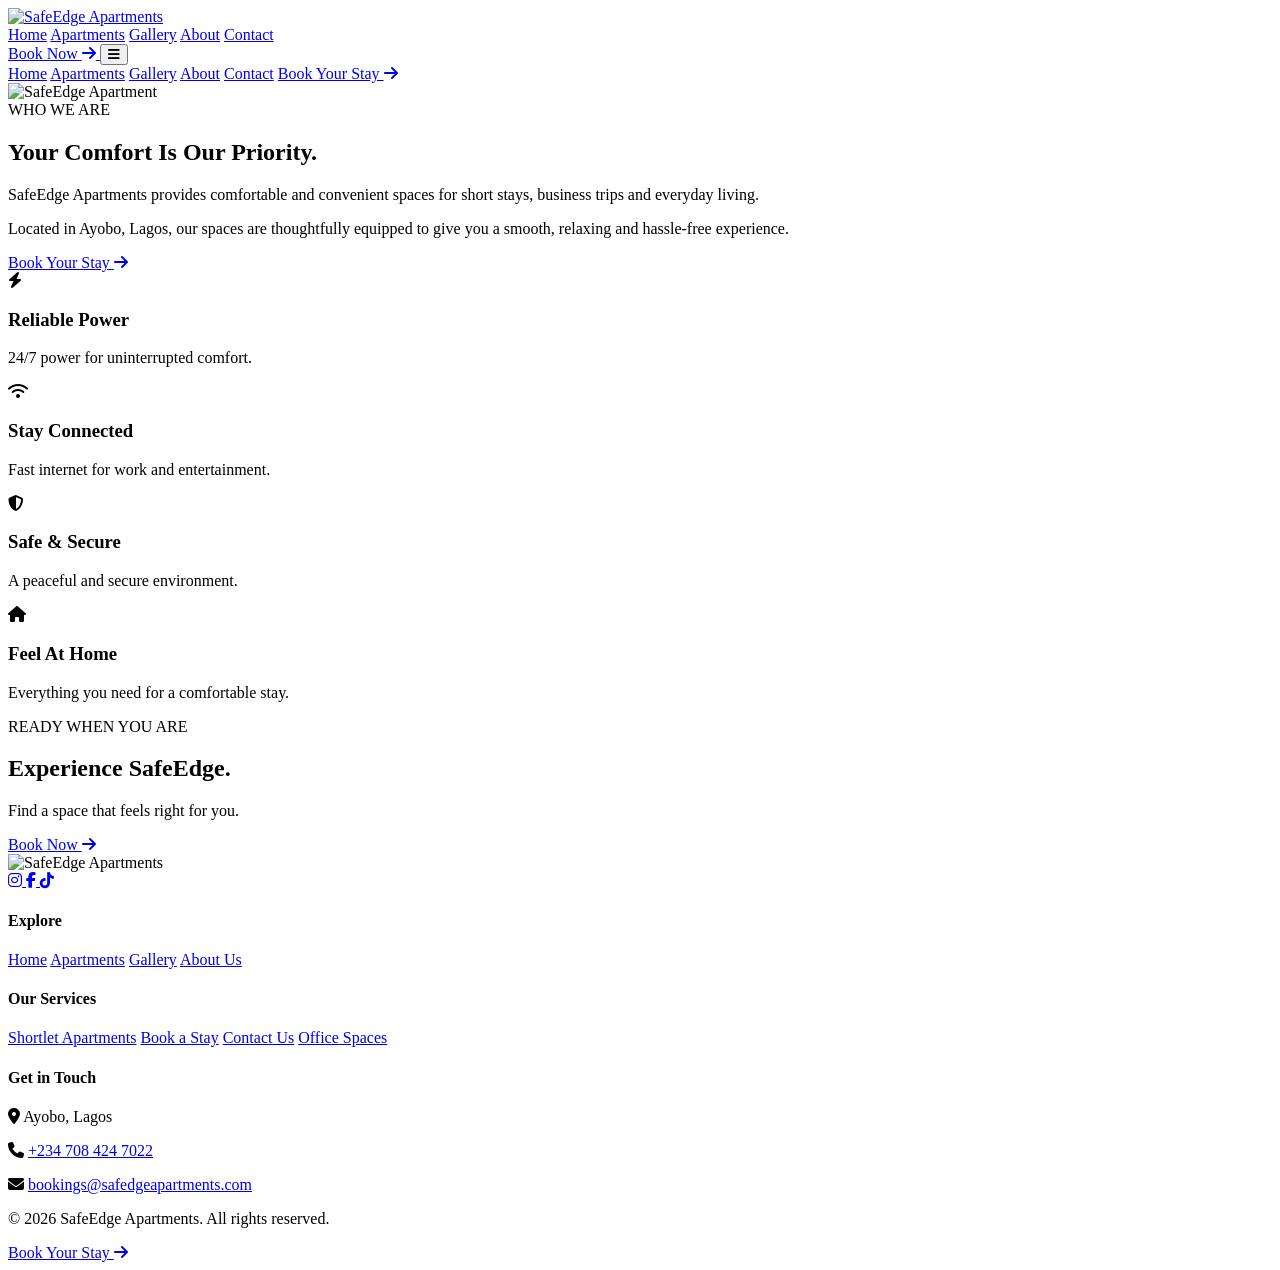
==== About_Section/index.html @ 59ff7cb1 "Create index.html" ====
<!DOCTYPE html>
<html lang="en">
<head>
    <meta charset="UTF-8">
    <meta name="viewport" content="width=device-width, initial-scale=1.0">

    <title>About Us | SafeEdge Apartments</title>
    <link rel="icon" type="image/png" href="../images/Logo.png">

    <link rel="preconnect" href="https://fonts.googleapis.com">
    <link rel="preconnect" href="https://fonts.gstatic.com" crossorigin>

    <link href="https://fonts.googleapis.com/css2?family=Inter:wght@400;500;600;700;800&display=swap" rel="stylesheet">

    <link rel="stylesheet"
          href="https://cdnjs.cloudflare.com/ajax/libs/font-awesome/6.5.2/css/all.min.css">

    <link rel="stylesheet" href="style.css">
</head>

<body>

<!-- ================= HEADER ================= -->
 <!-- ================= HEADER ================= -->
    <header class="site-header" id="siteHeader">

        <div class="container nav-container">

            <!-- Logo -->
            <a href="index.html" class="logo">
                <img src="../images/Logo.png" alt="SafeEdge Apartments">
            </a>

            <!-- Desktop Navigation -->
            <nav class="desktop-nav">
                <a href="../index.html">Home</a>
                <a href="../Apartments_Section/index.html">Apartments</a>
                <a href="../Gallery_Section/index.html">Gallery</a>
                <a href="../About_Section/index.html" class = "active">About</a>
                <a href="../Contact_Section/index.html">Contact</a>
            </nav>

            <!-- Book Button -->
            <a href="../Book_now_Section/index.html" class="nav-book-btn">
                Book Now
                <i class="fa-solid fa-arrow-right"></i>
            </a>

            <!-- Mobile Menu Button -->
            <button class="menu-toggle" id="menuToggle" aria-label="Open navigation">
                <i class="fa-solid fa-bars"></i>
            </button>

        </div>

        <!-- Mobile Navigation -->
        <div class="mobile-nav" id="mobileNav">

            <a href="index.html">Home</a>
            <a href="Apartments_Section/index.html">Apartments</a>
            <a href="gallery/gallery.html">Gallery</a>
            <a href="about/about.html">About</a>
            <a href="contact/contact.html">Contact</a>

            <a href="Book_now_Section/index.html" class="mobile-book-btn">
                Book Your Stay
                <i class="fa-solid fa-arrow-right"></i>
            </a>

        </div>

    </header>




<!-- ABOUT -->

<section class="about-main">

    <div class="about-container">

        <div class="about-image">

            <img src="../Images/IMG_0081.png"
                 alt="SafeEdge Apartment">

        </div>


        <div class="about-content">

            <span class="section-label">
                WHO WE ARE
            </span>

            <h2>
                Your Comfort Is
                <span>Our Priority.</span>
            </h2>

            <p>
                SafeEdge Apartments provides comfortable and
                convenient spaces for short stays, business trips
                and everyday living.
            </p>

            <p>
                Located in Ayobo, Lagos, our spaces are thoughtfully
                equipped to give you a smooth, relaxing and
                hassle-free experience.
            </p>

            <a href="../Book_now_Section/index.html" class="about-btn">
                Book Your Stay
                <i class="fa-solid fa-arrow-right"></i>
            </a>

        </div>

    </div>

</section>


<!-- FEATURES -->

<section class="about-features">

    <div class="features-container">

        <div class="feature">
            <i class="fa-solid fa-bolt"></i>
            <h3>Reliable Power</h3>
            <p>24/7 power for uninterrupted comfort.</p>
        </div>

        <div class="feature">
            <i class="fa-solid fa-wifi"></i>
            <h3>Stay Connected</h3>
            <p>Fast internet for work and entertainment.</p>
        </div>

        <div class="feature">
            <i class="fa-solid fa-shield-halved"></i>
            <h3>Safe & Secure</h3>
            <p>A peaceful and secure environment.</p>
        </div>

        <div class="feature">
            <i class="fa-solid fa-house"></i>
            <h3>Feel At Home</h3>
            <p>Everything you need for a comfortable stay.</p>
        </div>

    </div>

</section>


<!-- CTA -->

<section class="about-cta">

    <div>

        <span>READY WHEN YOU ARE</span>

        <h2>
            Experience SafeEdge.
        </h2>

        <p>
            Find a space that feels right for you.
        </p>

        <a href="../Book_now_Section/index.html">
            Book Now
            <i class="fa-solid fa-arrow-right"></i>
        </a>

    </div>

</section>

    <!-- ================= FOOTER ================= -->

<footer class="site-footer">

    <div class="footer-container">

        <!-- BRAND -->
        <div class="footer-brand">
            <img src="../images/Logo.png" alt="SafeEdge Apartments">

            

            <div class="footer-socials">
                <a href="https://www.instagram.com/safeedgeapartments?stkn=MXhoY3BzNTBpc3hn" target="_blank" rel="noopener noreferrer" aria-label="Instagram">
                    <i class="fa-brands fa-instagram"></i>
                </a>

                <a href="https://www.facebook.com/share/19a1oBpX6V/" target="_blank" rel="noopener noreferrer" aria-label="Facebook">
                    <i class="fa-brands fa-facebook-f"></i>
                </a>

                <a href="https://www.tiktok.com/@safe.edge.apartmen?_r=1&_t=ZS-99mVBFWIWaA" target="_blank" rel="noopener noreferrer" aria-label="TikTok">
                    <i class="fa-brands fa-tiktok"></i>
                </a>
            </div>
        </div>


        <!-- EXPLORE -->
        <div class="footer-column">
            <h4>Explore</h4>

            <a href="../index.html">Home</a>
            <a href="../Apartments_Section/index.html">Apartments</a>
            <a href="../gallery/gallery.html">Gallery</a>
            <a href="../about/about.html">About Us</a>
        </div>


        <!-- SERVICES -->
        <div class="footer-column">
            <h4>Our Services</h4>

            <a href="../Apartments_Section/index.html">Shortlet Apartments</a>
            <a href="../Book_now_Section/index.html">Book a Stay</a>
            <a href="../Contact_Section/index.html">Contact Us</a>
            <a href="../Book_now_Section/index.html">Office Spaces</a>
        </div>


        <!-- CONTACT -->
        <div class="footer-column footer-contact">
            <h4>Get in Touch</h4>

            <p>
                <i class="fa-solid fa-location-dot"></i>
                <span>Ayobo, Lagos</span>
            </p>

            <p>
                <i class="fa-solid fa-phone"></i>
                <a href="tel:07084247022">+234 708 424 7022</a>
            </p>

            <p>
                <i class="fa-solid fa-envelope"></i>
                <a href="mailto:bookings@safedgeapartments.com">
                    bookings@safedgeapartments.com
                </a>
            </p>
        </div>

    </div>


    <!-- BOTTOM BAR -->
    <div class="footer-bottom">

        <p>
            © 2026 SafeEdge Apartments. All rights reserved.
        </p>

        <a href="../Book_now_Section/indexhtml">
            Book Your Stay
            <i class="fa-solid fa-arrow-right"></i>
        </a>

    </div>

</footer>


<script>

const menuToggle = document.getElementById("menuToggle");
const mobileNav = document.getElementById("mobileNav");

menuToggle.addEventListener("click", () => {

    mobileNav.classList.toggle("open");

    const icon = menuToggle.querySelector("i");

    if (mobileNav.classList.contains("open")) {
        icon.classList.replace("fa-bars", "fa-xmark");
    } else {
        icon.classList.replace("fa-xmark", "fa-bars");
    }

});

</script>

</body>
</html>
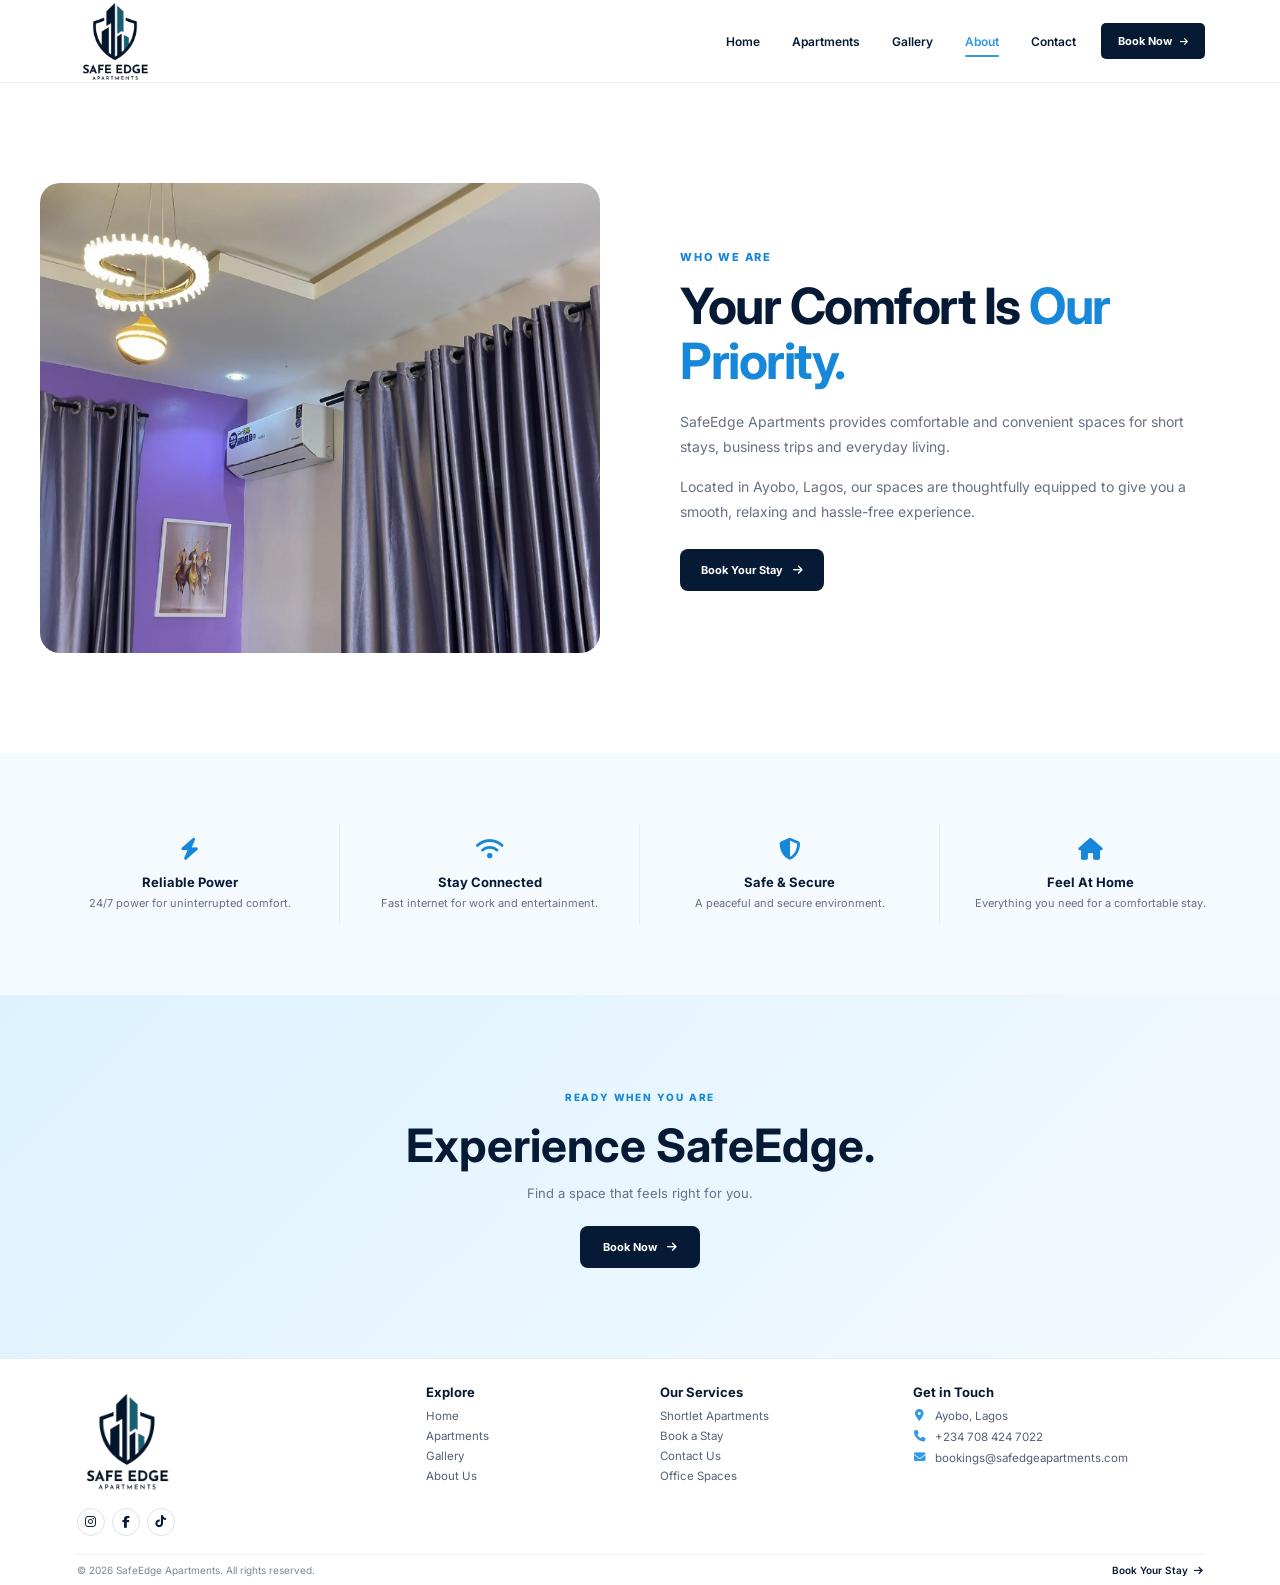
==== commit 17036e40: "Update index.html" ====
--- a/About_Section/index.html
+++ b/About_Section/index.html
@@ -5,7 +5,7 @@
     <meta name="viewport" content="width=device-width, initial-scale=1.0">
 
     <title>About Us | SafeEdge Apartments</title>
-    <link rel="icon" type="image/png" href="../images/Logo.png">
+    <link rel="icon" type="image/png" href="../Images/Logo.png">
 
     <link rel="preconnect" href="https://fonts.googleapis.com">
     <link rel="preconnect" href="https://fonts.gstatic.com" crossorigin>
@@ -27,13 +27,13 @@
         <div class="container nav-container">
 
             <!-- Logo -->
-            <a href="index.html" class="logo">
-                <img src="../images/Logo.png" alt="SafeEdge Apartments">
+            <a href="/" class="logo">
+                <img src="../Images/Logo.png" alt="SafeEdge Apartments">
             </a>
 
             <!-- Desktop Navigation -->
             <nav class="desktop-nav">
-                <a href="../index.html">Home</a>
+                <a href="../">Home</a>
                 <a href="../Apartments_Section/index.html">Apartments</a>
                 <a href="../Gallery_Section/index.html">Gallery</a>
                 <a href="../About_Section/index.html" class = "active">About</a>
@@ -191,7 +191,7 @@
 
         <!-- BRAND -->
         <div class="footer-brand">
-            <img src="../images/Logo.png" alt="SafeEdge Apartments">
+            <img src="../Images/Logo.png" alt="SafeEdge Apartments">
 
             
 
--- a/About_Section/style.css
+++ b/About_Section/style.css
@@ -0,0 +1,1451 @@
+:root {
+    --dark-blue: #071A35;
+    --dark-blue-2: #0B2548;
+    --blue: #1687D9;
+    --light-blue: #DDF2FF;
+    --very-light-blue: #F4FAFE;
+    --white: #ffffff;
+    --black: #101820;
+    --grey: #667085;
+    --light-grey: #E8EEF3;
+
+    --shadow: 0 20px 50px rgba(7, 26, 53, 0.10);
+    --transition: all 0.35s ease;
+}
+
+
+/* RESET */
+
+* {
+    margin: 0;
+    padding: 0;
+    box-sizing: border-box;
+}
+
+html {
+    scroll-behavior: smooth;
+}
+
+body {
+    font-family: "Inter", sans-serif;
+    color: var(--black);
+}
+
+a {
+    text-decoration: none;
+    color: inherit;
+}
+
+
+/* HEADER */
+
+.site-header {
+    position: sticky;
+    top: 0;
+    z-index: 1000;
+
+    background: rgba(255,255,255,.97);
+
+    border-bottom: 1px solid #e8edf3;
+
+    backdrop-filter: blur(12px);
+}
+
+.nav-container {
+    max-width: 1200px;
+    min-height: 76px;
+
+    margin: auto;
+    padding: 0 24px;
+
+    display: flex;
+    align-items: center;
+    justify-content: space-between;
+}
+
+.logo img {
+    width: 80px;
+    display: block;
+}
+
+.desktop-nav {
+    display: flex;
+    gap: clamp(18px, 2.5vw, 32px);
+}
+
+.desktop-nav a {
+    position: relative;
+
+    color: var(--dark-blue);
+
+    font-size: 12px;
+    font-weight: 600;
+
+    transition: var(--transition);
+}
+
+.desktop-nav a::after {
+    content: "";
+
+    position: absolute;
+    left: 0;
+    bottom: -7px;
+
+    width: 0;
+    height: 2px;
+
+    background: var(--blue);
+
+    transition: var(--transition);
+}
+
+.desktop-nav a:hover,
+.desktop-nav a.active {
+    color: var(--blue);
+}
+
+.desktop-nav a:hover::after,
+.desktop-nav a.active::after {
+    width: 100%;
+}
+
+.nav-book-btn {
+    padding: 11px 17px;
+
+    background: var(--dark-blue);
+    color: white;
+
+    border-radius: 5px;
+
+    font-size: 11px;
+    font-weight: 700;
+
+    transition: var(--transition);
+}
+
+.nav-book-btn:hover {
+    background: var(--blue);
+    transform: translateY(-2px);
+}
+
+.menu-toggle {
+    display: none;
+
+    width: 42px;
+    height: 42px;
+
+    border: none;
+    border-radius: 7px;
+
+    background: var(--dark-blue);
+    color: white;
+
+    cursor: pointer;
+}
+
+
+/* MOBILE NAV */
+
+.mobile-nav {
+    display: none;
+}
+
+
+/* HERO */
+
+.about-hero {
+    position: relative;
+
+    min-height: 550px;
+
+    display: flex;
+    align-items: center;
+
+    overflow: hidden;
+
+    background:
+        linear-gradient(
+            90deg,
+            rgba(7,26,53,.94),
+            rgba(7,26,53,.58)
+        ),
+        url("../Images/IMG_0081.png");
+
+    background-size: cover;
+    background-position: center;
+}
+
+.about-hero::after {
+    content: "";
+
+    position: absolute;
+    bottom: 0;
+    left: 0;
+
+    width: 100%;
+    height: 150px;
+
+    background: linear-gradient(
+        to bottom,
+        transparent,
+        white
+    );
+}
+
+.about-hero-content {
+    position: relative;
+    z-index: 2;
+
+    width: 100%;
+    max-width: 1200px;
+
+    margin: auto;
+    padding: 60px 24px 100px;
+
+    animation: heroIn 1s ease forwards;
+}
+
+@keyframes heroIn {
+
+    from {
+        opacity: 0;
+        transform: translateX(-40px);
+    }
+
+    to {
+        opacity: 1;
+        transform: translateX(0);
+    }
+
+}
+
+.about-eyebrow {
+    display: flex;
+    align-items: center;
+    gap: 9px;
+
+    margin-bottom: 20px;
+
+    color: var(--light-blue);
+
+    font-size: 11px;
+    font-weight: 800;
+    letter-spacing: 1.7px;
+}
+
+.about-eyebrow span {
+    width: 8px;
+    height: 8px;
+
+    border-radius: 50%;
+
+    background: var(--blue);
+}
+
+.about-hero h1 {
+    max-width: 700px;
+
+    color: white;
+
+    font-size: clamp(44px, 6vw, 76px);
+    line-height: 1.05;
+
+    letter-spacing: -2px;
+}
+
+.about-hero h1 span {
+    color: var(--blue);
+}
+
+.about-hero p {
+    max-width: 520px;
+
+    margin-top: 22px;
+
+    color: rgba(255,255,255,.78);
+
+    font-size: 15px;
+}
+
+
+/* ABOUT MAIN */
+
+.about-main {
+    padding: 100px 24px;
+    background: white;
+}
+
+.about-container {
+    max-width: 1200px;
+
+    margin: auto;
+
+    display: grid;
+    grid-template-columns: 1fr 1fr;
+
+    gap: 80px;
+
+    align-items: center;
+}
+
+.about-image {
+    height: 470px;
+}
+
+.about-image img {
+    width: 100%;
+    height: 100%;
+
+    object-fit: cover;
+
+    border-radius: 20px;
+
+    display: block;
+}
+
+.about-content {
+    max-width: 520px;
+}
+
+.section-label {
+    color: var(--blue);
+
+    font-size: 11px;
+    font-weight: 800;
+
+    letter-spacing: 1.8px;
+}
+
+.about-content h2 {
+    margin: 14px 0 20px;
+
+    color: var(--dark-blue);
+
+    font-size: clamp(34px, 4vw, 50px);
+    line-height: 1.1;
+
+    letter-spacing: -1.5px;
+}
+
+.about-content h2 span {
+    color: var(--blue);
+}
+
+.about-content p {
+    margin-bottom: 15px;
+
+    color: var(--grey);
+
+    font-size: 14px;
+    line-height: 1.8;
+}
+
+.about-btn {
+    display: inline-flex;
+    align-items: center;
+    gap: 10px;
+
+    margin-top: 10px;
+    padding: 14px 21px;
+
+    background: var(--dark-blue);
+    color: white;
+
+    border-radius: 8px;
+
+    font-size: 11px;
+    font-weight: 700;
+
+    transition: var(--transition);
+}
+
+.about-btn:hover {
+    background: var(--blue);
+    transform: translateY(-2px);
+}
+
+.about-btn i {
+    transition: var(--transition);
+}
+
+.about-btn:hover i {
+    transform: translateX(4px);
+}
+
+
+/* FEATURES */
+
+.about-features {
+    padding: 70px 24px;
+
+    background: var(--very-light-blue);
+}
+
+.features-container {
+    max-width: 1200px;
+
+    margin: auto;
+
+    display: grid;
+    grid-template-columns: repeat(4, 1fr);
+}
+
+.feature {
+    padding: 15px 30px;
+
+    text-align: center;
+
+    border-right: 1px solid var(--light-grey);
+}
+
+.feature:last-child {
+    border-right: none;
+}
+
+.feature i {
+    color: var(--blue);
+
+    font-size: 22px;
+
+    margin-bottom: 14px;
+}
+
+.feature h3 {
+    margin-bottom: 6px;
+
+    color: var(--dark-blue);
+
+    font-size: 13px;
+}
+
+.feature p {
+    color: var(--grey);
+
+    font-size: 11px;
+}
+
+
+/* CTA */
+
+.about-cta {
+    padding: 90px 24px;
+
+    text-align: center;
+
+    background:
+        linear-gradient(
+            135deg,
+            var(--light-blue),
+            var(--very-light-blue)
+        );
+}
+
+.about-cta span {
+    color: var(--blue);
+
+    font-size: 10px;
+    font-weight: 800;
+
+    letter-spacing: 1.8px;
+}
+
+.about-cta h2 {
+    margin: 12px 0;
+
+    color: var(--dark-blue);
+
+    font-size: clamp(32px, 4vw, 46px);
+}
+
+.about-cta p {
+    margin-bottom: 25px;
+
+    color: var(--grey);
+
+    font-size: 13px;
+}
+
+.about-cta a {
+    display: inline-flex;
+    align-items: center;
+    gap: 10px;
+
+    padding: 14px 23px;
+
+    background: var(--dark-blue);
+    color: white;
+
+    border-radius: 8px;
+
+    font-size: 11px;
+    font-weight: 700;
+
+    transition: var(--transition);
+}
+
+.about-cta a:hover {
+    background: var(--blue);
+    transform: translateY(-2px);
+}
+
+/* =====================================================
+   FOOTER
+===================================================== */
+
+/* ==============================
+   COMPACT WHITE FOOTER
+================================= */
+
+.site-footer {
+    background: #ffffff;
+    color: #071a33;
+    padding: 25px 6% 0;
+    border-top: 1px solid #e8edf3;
+}
+
+
+/* ==============================
+   MAIN FOOTER
+================================= */
+
+.footer-container {
+    max-width: 1200px;
+    margin: 0 auto;
+
+    display: grid;
+    grid-template-columns: 1.6fr 1fr 1.1fr 1.5fr;
+
+    column-gap: 40px;
+    align-items: start;
+}
+
+
+/* ==============================
+   BRAND
+================================= */
+
+.footer-brand {
+    max-width: 270px;
+}
+
+.footer-brand img {
+    width: 100px;
+    height: auto;
+    display: block;
+    margin-bottom: 7px;
+}
+
+.footer-brand p {
+    margin: 0;
+
+    color: #526174;
+    font-size: 11.5px;
+    line-height: 1.4;
+}
+
+
+/* ==============================
+   SOCIAL ICONS
+================================= */
+
+.footer-socials {
+    display: flex;
+    align-items: center;
+    gap: 7px;
+    margin-top: 10px;
+}
+
+.footer-socials a {
+    width: 28px;
+    height: 28px;
+
+    display: flex;
+    align-items: center;
+    justify-content: center;
+
+    border: 1px solid #dbe3ec;
+    border-radius: 50%;
+
+    color: #071a33;
+    background: #ffffff;
+
+    text-decoration: none;
+    font-size: 12px;
+
+    transition: all 0.25s ease;
+}
+
+.footer-socials a:hover {
+    background: #3298e8;
+    border-color: #3298e8;
+    color: #ffffff;
+}
+
+
+/* ==============================
+   FOOTER COLUMNS
+================================= */
+
+.footer-column {
+    display: flex;
+    flex-direction: column;
+    align-items: flex-start;
+}
+
+.footer-column h4 {
+    margin: 0 0 9px;
+
+    color: #071a33;
+
+    font-size: 13px;
+    font-weight: 700;
+}
+
+.footer-column > a {
+    margin-bottom: 5px;
+
+    color: #526174;
+
+    font-size: 11.5px;
+    line-height: 1.3;
+
+    text-decoration: none;
+
+    transition: color 0.25s ease;
+}
+
+.footer-column > a:hover {
+    color: #3298e8;
+}
+
+
+/* ==============================
+   CONTACT
+================================= */
+
+.footer-contact p {
+    display: flex;
+    align-items: flex-start;
+    gap: 8px;
+
+    margin: 0 0 6px;
+
+    color: #526174;
+
+    font-size: 11.5px;
+    line-height: 1.3;
+}
+
+.footer-contact p i {
+    width: 14px;
+    margin-top: 1px;
+
+    color: #3298e8;
+
+    text-align: center;
+    flex-shrink: 0;
+}
+
+.footer-contact p a {
+    color: #526174;
+    text-decoration: none;
+
+    transition: color 0.25s ease;
+}
+
+.footer-contact p a:hover {
+    color: #3298e8;
+}
+
+
+/* ==============================
+   BOTTOM BAR
+================================= */
+
+.footer-bottom {
+    max-width: 1200px;
+    margin: 18px auto 0;
+
+    padding: 9px 0;
+
+    border-top: 1px solid #edf1f5;
+
+    display: flex;
+    align-items: center;
+    justify-content: space-between;
+    gap: 15px;
+}
+
+.footer-bottom p {
+    margin: 0;
+
+    color: #7a8796;
+    font-size: 10px;
+}
+
+.footer-bottom > a {
+    display: inline-flex;
+    align-items: center;
+    gap: 6px;
+
+    color: #071a33;
+
+    font-size: 10px;
+    font-weight: 600;
+
+    text-decoration: none;
+
+    transition: color 0.25s ease;
+}
+
+.footer-bottom > a:hover {
+    color: #3298e8;
+}
+
+
+/* ==============================
+   TABLET
+================================= */
+
+@media (max-width: 900px) {
+
+    .footer-container {
+        grid-template-columns: 1.5fr 1fr 1fr;
+        column-gap: 25px;
+    }
+
+    .footer-brand {
+        grid-column: 1 / -1;
+        max-width: 380px;
+    }
+}
+
+
+/* ==============================
+   MOBILE
+================================= */
+
+@media (max-width: 600px) {
+
+    .site-footer {
+        padding: 22px 7% 0;
+    }
+
+    .footer-container {
+        grid-template-columns: 1fr 1fr;
+        gap: 20px 15px;
+    }
+
+    .footer-brand {
+        grid-column: 1 / -1;
+        max-width: 100%;
+    }
+
+    .footer-brand img {
+        width: 90px;
+        margin-bottom: 6px;
+    }
+
+    .footer-brand p {
+        font-size: 11px;
+    }
+
+    .footer-socials {
+        margin-top: 9px;
+    }
+
+    .footer-socials a {
+        width: 27px;
+        height: 27px;
+        font-size: 11px;
+    }
+
+    .footer-column h4 {
+        margin-bottom: 8px;
+        font-size: 12px;
+    }
+
+    .footer-column > a,
+    .footer-contact p {
+        font-size: 11px;
+    }
+
+    .footer-column > a {
+        margin-bottom: 4px;
+    }
+
+    .footer-contact p {
+        margin-bottom: 5px;
+    }
+
+    .footer-bottom {
+        margin-top: 16px;
+        padding: 8px 0;
+
+        flex-direction: column;
+        align-items: flex-start;
+        gap: 5px;
+    }
+}
+
+
+
+/* =====================================================
+   HEADER
+===================================================== */
+
+.site-header {
+    position: fixed;
+    top: 0;
+    left: 0;
+    width: 100%;
+    z-index: 1000;
+
+    background:white;
+    backdrop-filter: blur(16px);
+    -webkit-backdrop-filter: blur(16px);
+
+    border-bottom: 1px solid rgba(255, 255, 255, 0.10);
+
+    transition: var(--transition);
+}
+
+.site-header.scrolled {
+    background: white;
+    box-shadow: 0 10px 30px rgba(0, 0, 0, 0.15);
+}
+
+.nav-container {
+    height: 82px;
+
+    display: flex;
+    align-items: center;
+    justify-content: space-between;
+    gap: 30px;
+}
+
+
+
+
+
+
+
+/* =========================================================
+   RESPONSIVE HEADER
+   ========================================================= */
+
+.site-header {
+    position: sticky;
+    top: 0;
+    left: 0;
+
+    width: 100%;
+
+    z-index: 1000;
+
+    background: rgba(255, 255, 255, 0.97);
+
+    border-bottom: 1px solid #e8edf3;
+
+    backdrop-filter: blur(12px);
+    -webkit-backdrop-filter: blur(12px);
+}
+
+
+/* =========================================================
+   HEADER CONTAINER
+   ========================================================= */
+
+.nav-container {
+    width: min(1200px, 92%);
+
+    min-height: 76px;
+
+    margin: 0 auto;
+
+    display: flex;
+
+    align-items: center;
+
+    justify-content: space-between;
+
+    gap: 25px;
+}
+
+
+/* =========================================================
+   LOGO
+   ========================================================= */
+
+.logo {
+    display: flex;
+
+    align-items: center;
+
+    flex-shrink: 0;
+}
+
+.logo img {
+    display: block;
+
+    width: 80px;
+
+    height: auto;
+}
+
+
+/* =========================================================
+   DESKTOP NAVIGATION
+   ========================================================= */
+
+.desktop-nav {
+    display: flex;
+
+    align-items: center;
+
+    justify-content: center;
+
+    gap: clamp(18px, 2.5vw, 32px);
+
+    margin-left: auto;
+}
+
+.desktop-nav a {
+    position: relative;
+
+    color: #071a33;
+
+    font-size: 12px;
+
+    font-weight: 600;
+
+    white-space: nowrap;
+
+    transition: color 0.25s ease;
+}
+
+
+/* Underline */
+
+.desktop-nav a::after {
+    content: "";
+
+    position: absolute;
+
+    left: 0;
+    bottom: -8px;
+
+    width: 0;
+    height: 2px;
+
+    background: #3298e8;
+
+    border-radius: 10px;
+
+    transition: width 0.25s ease;
+}
+
+
+/* Hover */
+
+.desktop-nav a:hover {
+    color: #3298e8;
+}
+
+.desktop-nav a:hover::after {
+    width: 100%;
+}
+
+
+/* Active page */
+
+.desktop-nav a.active {
+    color: #3298e8;
+}
+
+.desktop-nav a.active::after {
+    width: 100%;
+}
+
+
+/* =========================================================
+   BOOK NOW BUTTON
+   ========================================================= */
+
+.nav-book-btn {
+    display: inline-flex;
+
+    align-items: center;
+
+    justify-content: center;
+
+    gap: 8px;
+
+    flex-shrink: 0;
+
+    padding: 11px 17px;
+
+    border-radius: 5px;
+
+    background: #071a33;
+
+    color: #ffffff;
+
+    font-size: 11px;
+
+    font-weight: 700;
+
+    white-space: nowrap;
+
+    transition:
+        background 0.25s ease,
+        transform 0.25s ease;
+}
+
+.nav-book-btn:hover {
+    background: #3298e8;
+
+    color: #ffffff;
+
+    transform: translateY(-2px);
+}
+
+.nav-book-btn i {
+    font-size: 9px;
+}
+
+
+/* =========================================================
+   MOBILE MENU BUTTON
+   ========================================================= */
+
+.menu-toggle {
+    display: none;
+
+    width: 42px;
+    height: 42px;
+
+    padding: 0;
+
+    border: none;
+
+    background: transparent;
+
+    color: #071a33;
+
+    cursor: pointer;
+
+    align-items: center;
+
+    justify-content: center;
+
+    font-size: 20px;
+}
+
+.menu-toggle:hover {
+    color: #3298e8;
+}
+
+
+/* =========================================================
+   MOBILE NAVIGATION
+   ========================================================= */
+
+.mobile-nav {
+    display: none;
+}
+
+
+/* =========================================================
+   TABLET
+   ========================================================= */
+
+@media (max-width: 950px) {
+
+    .nav-container {
+        width: 92%;
+
+        gap: 18px;
+    }
+
+    .logo img {
+        width: 80px;
+    }
+
+    .desktop-nav {
+        gap: 18px;
+    }
+
+    .desktop-nav a {
+        font-size: 11px;
+    }
+
+    .nav-book-btn {
+        padding: 10px 14px;
+
+        font-size: 10px;
+    }
+
+}
+
+
+/* =========================================================
+   MOBILE
+   ========================================================= */
+
+@media (max-width: 750px) {
+
+    /* Header */
+
+    .nav-container {
+        min-height: 68px;
+
+        width: 90%;
+    }
+
+
+    /* Logo */
+
+    .logo img {
+        width: 80px;
+    }
+
+
+    /* Hide desktop navigation */
+
+    .desktop-nav {
+        display: none;
+    }
+
+
+    /* Hide desktop booking button */
+
+    .nav-book-btn {
+        display: none;
+    }
+
+
+    /* Show hamburger */
+
+    .menu-toggle {
+        display: flex;
+    }
+
+
+    /* =====================================================
+       MOBILE NAV
+       ===================================================== */
+
+    .mobile-nav {
+        position: absolute;
+
+        top: 68px;
+        left: 0;
+
+        width: 100%;
+
+        display: flex;
+
+        flex-direction: column;
+
+        padding: 8px 6% 20px;
+
+        background: #ffffff;
+
+        border-bottom: 1px solid #e8edf3;
+
+        box-shadow:
+            0 15px 35px rgba(7, 26, 51, 0.08);
+
+        /* Hidden by default */
+
+        opacity: 0;
+
+        visibility: hidden;
+
+        pointer-events: none;
+
+        transform: translateY(-10px);
+
+        transition:
+            opacity 0.25s ease,
+            visibility 0.25s ease,
+            transform 0.25s ease;
+    }
+
+
+    /* Open mobile menu */
+
+    .mobile-nav.active {
+        opacity: 1;
+
+        visibility: visible;
+
+        pointer-events: auto;
+
+        transform: translateY(0);
+    }
+
+
+    /* Mobile links */
+
+    .mobile-nav a {
+        display: flex;
+
+        align-items: center;
+
+        justify-content: space-between;
+
+        width: 100%;
+
+        padding: 15px 5px;
+
+        border-bottom: 1px solid #edf1f5;
+
+        color: #071a33;
+
+        font-size: 13px;
+
+        font-weight: 600;
+
+        transition:
+            color 0.2s ease,
+            padding-left 0.2s ease;
+    }
+
+    .mobile-nav a:hover {
+        color: #3298e8;
+
+        padding-left: 10px;
+    }
+
+
+    /* Mobile booking button */
+
+    .mobile-nav .mobile-book-btn {
+        justify-content: center;
+
+        gap: 8px;
+
+        margin-top: 13px;
+
+        padding: 13px;
+
+        border: none;
+
+        border-radius: 5px;
+
+        background: #071a33;
+
+        color: #ffffff;
+    }
+
+    .mobile-nav .mobile-book-btn:hover {
+        padding-left: 13px;
+
+        background: #3298e8;
+
+        color: #ffffff;
+    }
+
+}
+
+
+/* =========================================================
+   SMALL PHONES
+   ========================================================= */
+
+@media (max-width: 480px) {
+
+    .nav-container {
+        width: 90%;
+
+        min-height: 64px;
+    }
+
+    .logo img {
+        width: 50px;
+    }
+
+    .menu-toggle {
+        width: 40px;
+        height: 40px;
+
+        font-size: 19px;
+    }
+
+    .mobile-nav {
+        top: 64px;
+    }
+
+}
+
+
+
+
+
+
+
+
+
+
+
+/* RESPONSIVE */
+
+@media (max-width: 900px) {
+
+    .desktop-nav,
+    .nav-book-btn {
+        display: none;
+    }
+
+    .menu-toggle {
+        display: grid;
+        place-items: center;
+    }
+
+    .mobile-nav {
+        display: flex;
+        flex-direction: column;
+
+        max-height: 0;
+        overflow: hidden;
+
+        background: var(--dark-blue);
+
+        transition: max-height .4s ease;
+    }
+
+    .mobile-nav.open {
+        max-height: 400px;
+    }
+
+    .mobile-nav a {
+        padding: 15px 24px;
+
+        color: white;
+
+        font-size: 12px;
+        font-weight: 600;
+
+        border-bottom: 1px solid rgba(255,255,255,.08);
+    }
+
+    .mobile-book-btn {
+        margin: 15px 24px;
+
+        text-align: center;
+
+        background: var(--light-blue);
+        color: var(--dark-blue) !important;
+
+        border-radius: 7px;
+    }
+
+    .about-container {
+        grid-template-columns: 1fr;
+        gap: 50px;
+    }
+
+    .about-content {
+        max-width: 650px;
+    }
+
+    .features-container {
+        grid-template-columns: 1fr 1fr;
+    }
+
+    .feature {
+        padding: 25px;
+        border-bottom: 1px solid var(--light-grey);
+    }
+
+    .feature:nth-child(2) {
+        border-right: none;
+    }
+
+    .feature:nth-child(3),
+    .feature:nth-child(4) {
+        border-bottom: none;
+    }
+
+    .footer-container {
+        grid-template-columns: 1fr 1fr;
+    }
+
+    .footer-brand {
+        grid-column: 1 / -1;
+    }
+
+}
+
+
+@media (max-width: 600px) {
+
+    .nav-container {
+        min-height: 68px;
+        padding: 0 18px;
+    }
+
+    .logo img {
+        width: 58px;
+    }
+
+    .about-hero {
+        min-height: 480px;
+    }
+
+    .about-hero-content {
+        padding: 50px 20px 90px;
+    }
+
+    .about-hero h1 {
+        font-size: 42px;
+    }
+
+    .about-main {
+        padding: 70px 18px;
+    }
+
+    .about-image {
+        height: 330px;
+    }
+
+    .about-content h2 {
+        font-size: 36px;
+    }
+
+    .about-features {
+        padding: 50px 18px;
+    }
+
+    .features-container {
+        grid-template-columns: 1fr;
+    }
+
+    .feature {
+        border-right: none !important;
+        border-bottom: 1px solid var(--light-grey) !important;
+    }
+
+    .feature:last-child {
+        border-bottom: none !important;
+    }
+
+    .footer-container {
+        grid-template-columns: 1fr;
+        gap: 35px;
+        padding: 45px 20px 30px;
+    }
+
+    .footer-brand {
+        grid-column: auto;
+    }
+
+    .footer-bottom {
+        flex-direction: column;
+        gap: 15px;
+        text-align: center;
+    }
+
+}
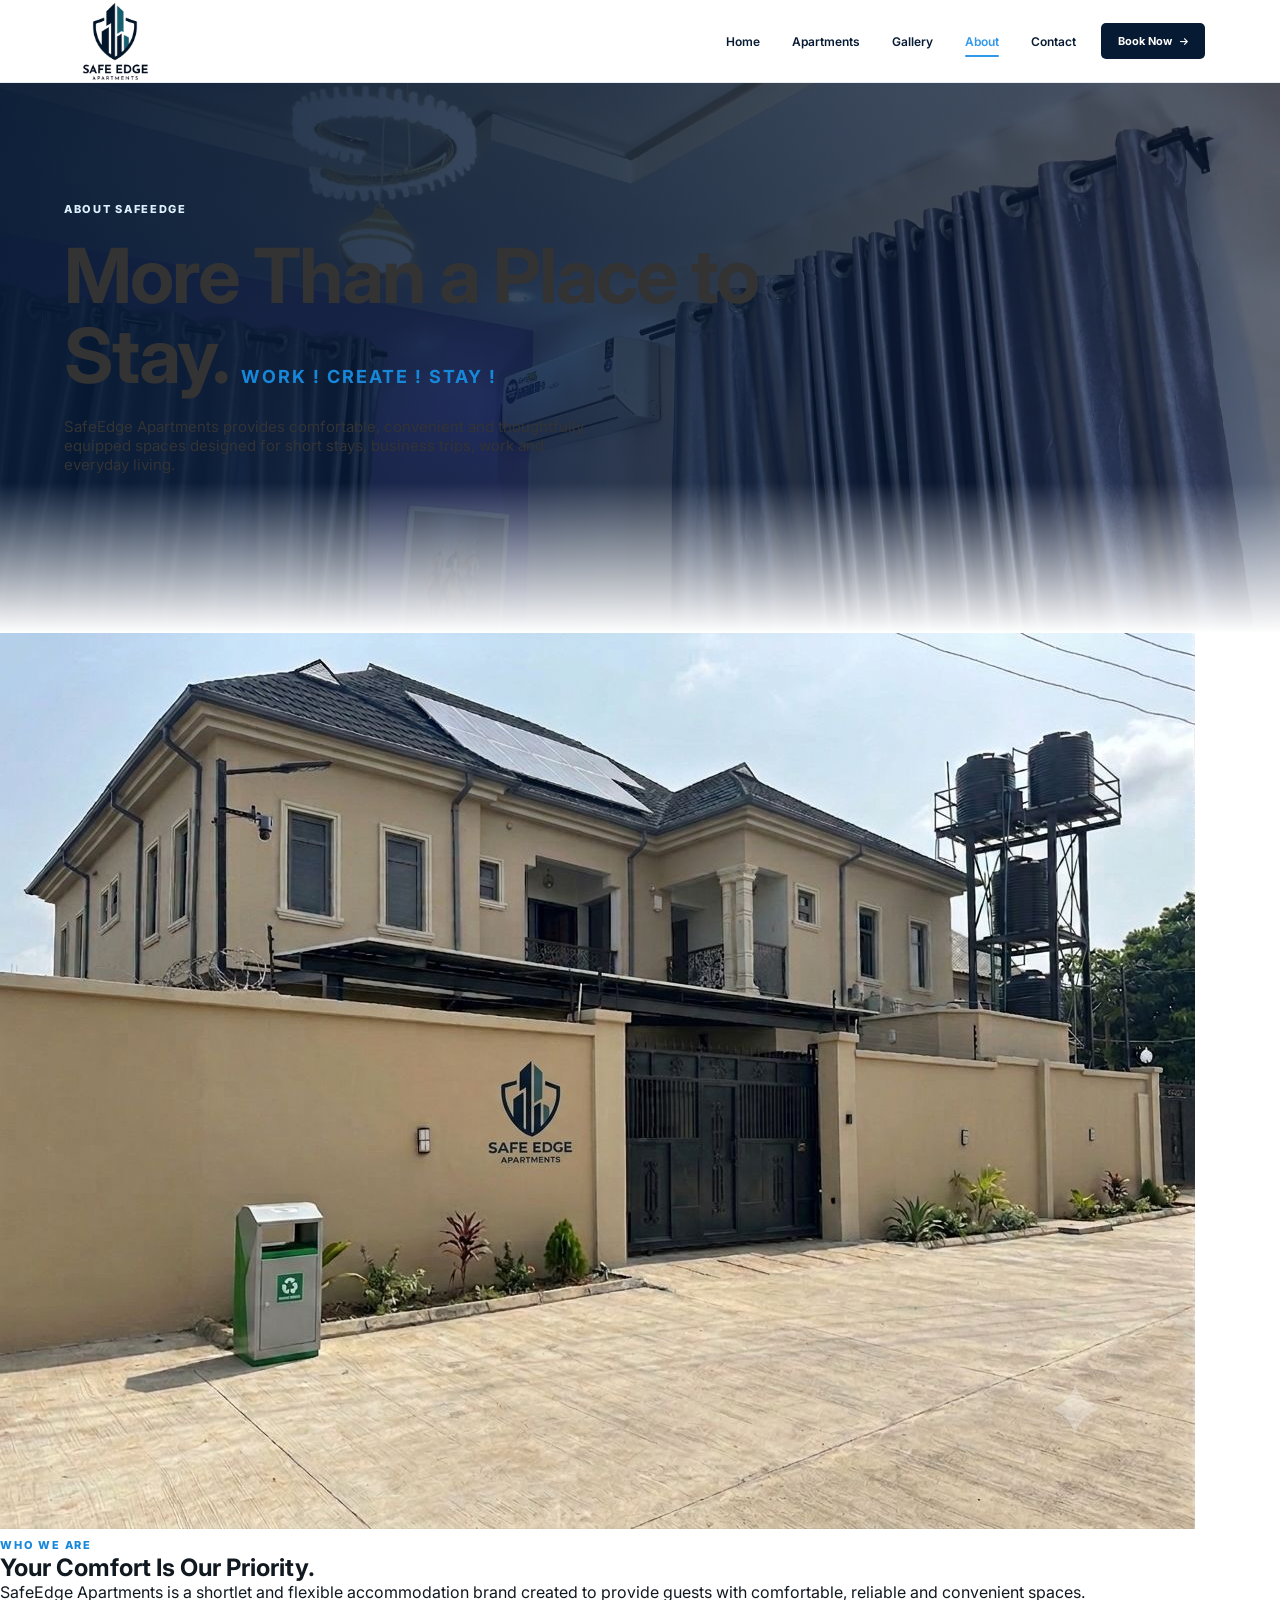
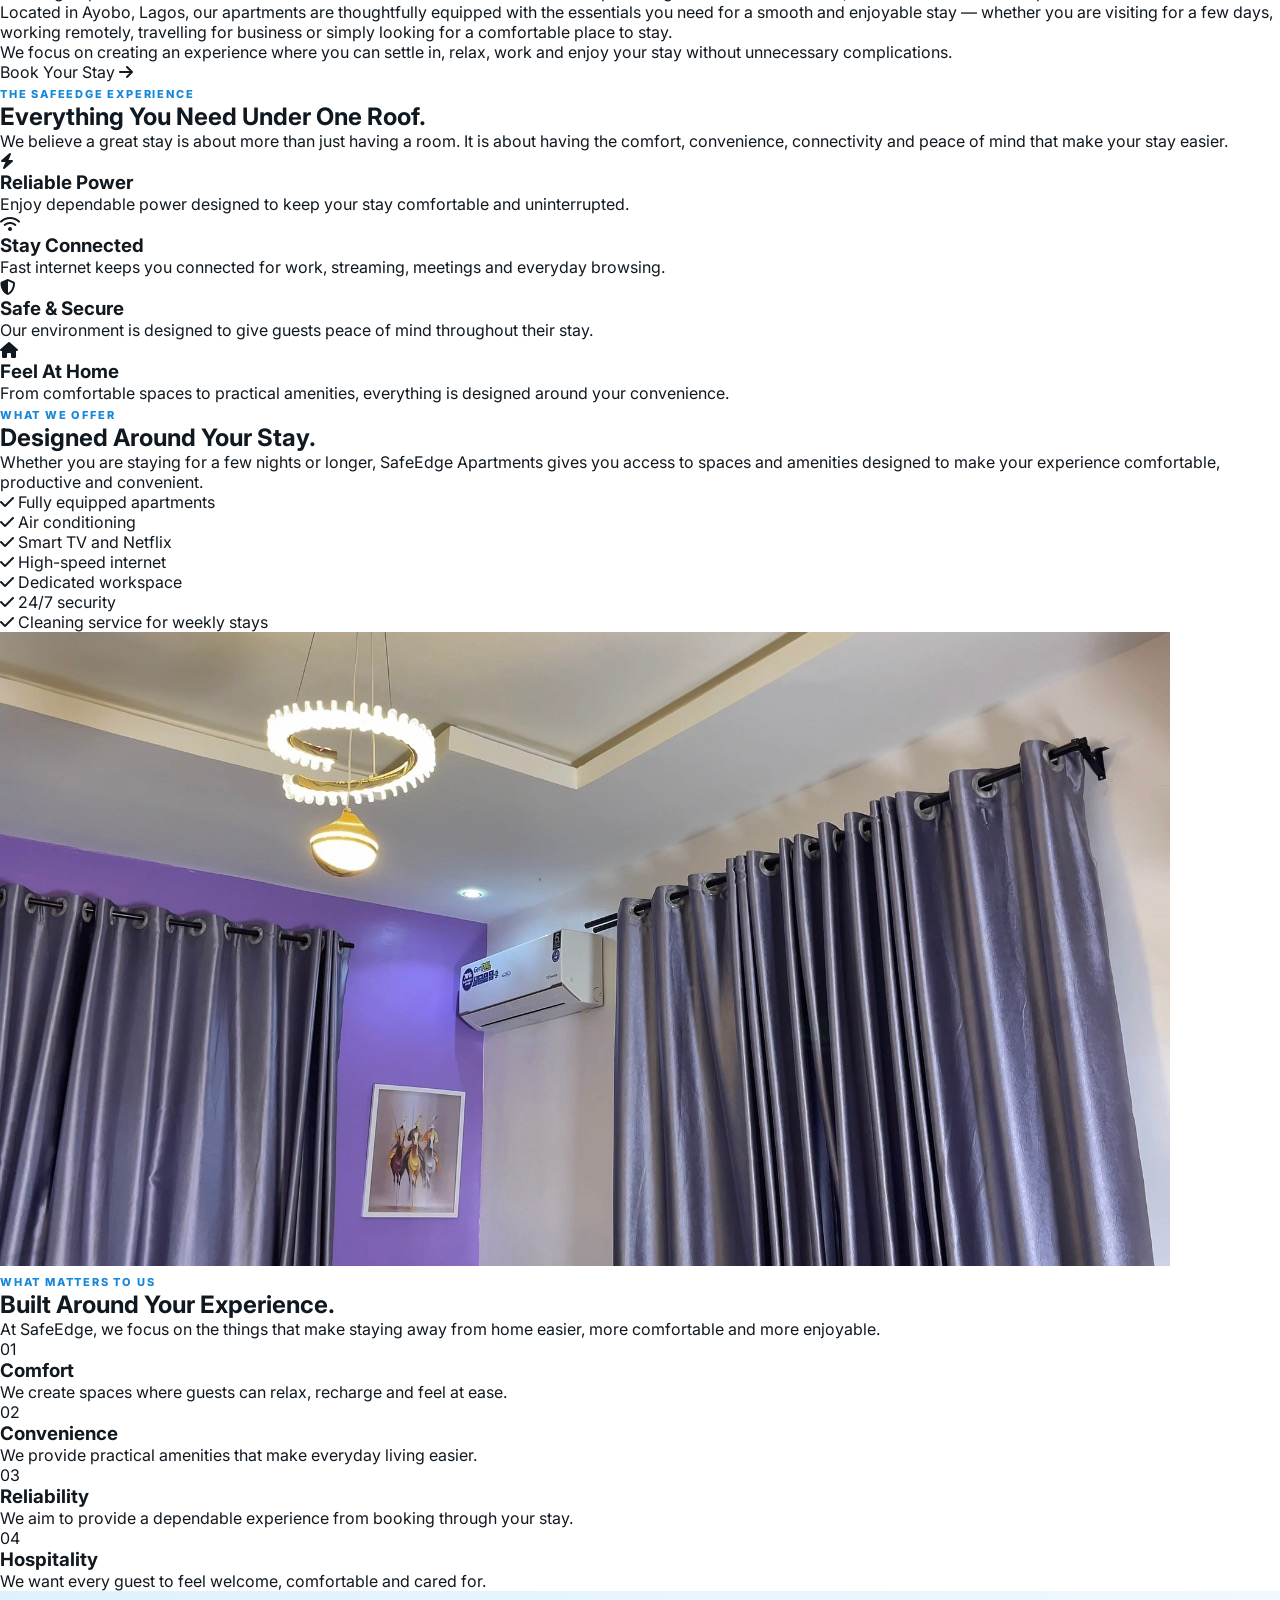
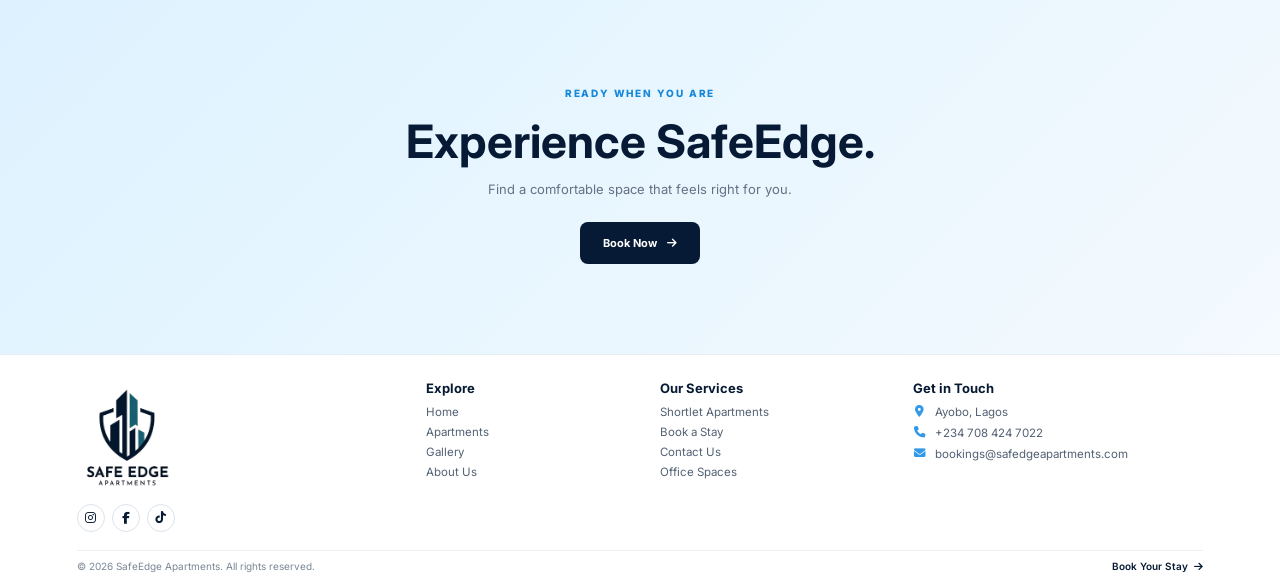
==== commit 340e2858: "Update index.html" ====
--- a/About_Section/index.html
+++ b/About_Section/index.html
@@ -72,23 +72,54 @@
     </header>
 
 
-
-
-<!-- ABOUT -->
-
-<section class="about-main">
-
-    <div class="about-container">
-
-        <div class="about-image">
-
-            <img src="../Images/IMG_0081.png"
-                 alt="SafeEdge Apartment">
-
-        </div>
-
-
-        <div class="about-content">
+<!-- =====================================================
+     SAFEEDGE APARTMENTS
+     ABOUT US SECTION
+     ===================================================== -->
+
+
+<!-- ABOUT HERO -->
+<section class="about-hero">
+
+    <div class="about-hero-content">
+
+        <span class="about-eyebrow">
+            ABOUT SAFEEDGE
+        </span>
+
+        <h1 style = "color:#333333">
+            More Than a Place to Stay.
+            <span style = "color:#1687D9; font-size:18px; letter-spacing: 2px; margin-top: 20px;">WORK ! CREATE ! STAY !</span>
+        </h1>
+
+        <p style = "color:#333333">
+            SafeEdge Apartments provides comfortable, convenient and
+            thoughtfully equipped spaces designed for short stays,
+            business trips, work and everyday living.
+        </p>
+
+    </div>
+
+</section>
+
+
+
+<!-- ABOUT INTRO -->
+<section class="about-intro">
+
+    <div class="about-intro-container">
+
+        <div class="about-intro-image">
+
+            <img
+                src="../Images/House.jpg"
+                alt="SafeEdge Apartments"
+            >
+
+        </div>
+
+
+        <div class="about-intro-content">
 
             <span class="section-label">
                 WHO WE ARE
@@ -100,18 +131,29 @@
             </h2>
 
             <p>
-                SafeEdge Apartments provides comfortable and
-                convenient spaces for short stays, business trips
-                and everyday living.
-            </p>
-
-            <p>
-                Located in Ayobo, Lagos, our spaces are thoughtfully
-                equipped to give you a smooth, relaxing and
-                hassle-free experience.
-            </p>
-
-            <a href="../Book_now_Section/index.html" class="about-btn">
+                SafeEdge Apartments is a shortlet and flexible
+                accommodation brand created to provide guests with
+                comfortable, reliable and convenient spaces.
+            </p>
+
+            <p>
+                Located in Ayobo, Lagos, our apartments are thoughtfully
+                equipped with the essentials you need for a smooth and
+                enjoyable stay — whether you are visiting for a few days,
+                working remotely, travelling for business or simply
+                looking for a comfortable place to stay.
+            </p>
+
+            <p>
+                We focus on creating an experience where you can settle
+                in, relax, work and enjoy your stay without unnecessary
+                complications.
+            </p>
+
+            <a
+                href="../Book_now_Section/index.html"
+                class="about-primary-btn"
+            >
                 Book Your Stay
                 <i class="fa-solid fa-arrow-right"></i>
             </a>
@@ -123,34 +165,106 @@
 </section>
 
 
-<!-- FEATURES -->
-
-<section class="about-features">
-
-    <div class="features-container">
-
-        <div class="feature">
-            <i class="fa-solid fa-bolt"></i>
-            <h3>Reliable Power</h3>
-            <p>24/7 power for uninterrupted comfort.</p>
-        </div>
-
-        <div class="feature">
-            <i class="fa-solid fa-wifi"></i>
-            <h3>Stay Connected</h3>
-            <p>Fast internet for work and entertainment.</p>
-        </div>
-
-        <div class="feature">
-            <i class="fa-solid fa-shield-halved"></i>
-            <h3>Safe & Secure</h3>
-            <p>A peaceful and secure environment.</p>
-        </div>
-
-        <div class="feature">
-            <i class="fa-solid fa-house"></i>
-            <h3>Feel At Home</h3>
-            <p>Everything you need for a comfortable stay.</p>
+
+<!-- OUR EXPERIENCE -->
+<section class="about-experience">
+
+    <div class="experience-container">
+
+        <div class="experience-heading">
+
+            <span class="section-label">
+                THE SAFEEDGE EXPERIENCE
+            </span>
+
+            <h2>
+                Everything You Need
+                <span>Under One Roof.</span>
+            </h2>
+
+            <p>
+                We believe a great stay is about more than just having
+                a room. It is about having the comfort, convenience,
+                connectivity and peace of mind that make your stay
+                easier.
+            </p>
+
+        </div>
+
+
+        <div class="experience-grid">
+
+            <div class="experience-card">
+
+                <div class="experience-icon">
+                    <i class="fa-solid fa-bolt"></i>
+                </div>
+
+                <div>
+                    <h3>Reliable Power</h3>
+
+                    <p>
+                        Enjoy dependable power designed to keep your
+                        stay comfortable and uninterrupted.
+                    </p>
+                </div>
+
+            </div>
+
+
+            <div class="experience-card">
+
+                <div class="experience-icon">
+                    <i class="fa-solid fa-wifi"></i>
+                </div>
+
+                <div>
+                    <h3>Stay Connected</h3>
+
+                    <p>
+                        Fast internet keeps you connected for work,
+                        streaming, meetings and everyday browsing.
+                    </p>
+                </div>
+
+            </div>
+
+
+            <div class="experience-card">
+
+                <div class="experience-icon">
+                    <i class="fa-solid fa-shield-halved"></i>
+                </div>
+
+                <div>
+                    <h3>Safe & Secure</h3>
+
+                    <p>
+                        Our environment is designed to give guests
+                        peace of mind throughout their stay.
+                    </p>
+                </div>
+
+            </div>
+
+
+            <div class="experience-card">
+
+                <div class="experience-icon">
+                    <i class="fa-solid fa-house"></i>
+                </div>
+
+                <div>
+                    <h3>Feel At Home</h3>
+
+                    <p>
+                        From comfortable spaces to practical amenities,
+                        everything is designed around your convenience.
+                    </p>
+                </div>
+
+            </div>
+
         </div>
 
     </div>
@@ -158,20 +272,201 @@
 </section>
 
 
+
+<!-- WHAT WE OFFER -->
+<section class="about-offer">
+
+    <div class="offer-container">
+
+        <div class="offer-content">
+
+            <span class="section-label">
+                WHAT WE OFFER
+            </span>
+
+            <h2>
+                Designed Around
+                <span>Your Stay.</span>
+            </h2>
+
+            <p>
+                Whether you are staying for a few nights or longer,
+                SafeEdge Apartments gives you access to spaces and
+                amenities designed to make your experience comfortable,
+                productive and convenient.
+            </p>
+
+
+            <div class="offer-points">
+
+                <div class="offer-point">
+                    <i class="fa-solid fa-check"></i>
+                    <span>Fully equipped apartments</span>
+                </div>
+
+                <div class="offer-point">
+                    <i class="fa-solid fa-check"></i>
+                    <span>Air conditioning</span>
+                </div>
+
+                <div class="offer-point">
+                    <i class="fa-solid fa-check"></i>
+                    <span>Smart TV and Netflix</span>
+                </div>
+
+                <div class="offer-point">
+                    <i class="fa-solid fa-check"></i>
+                    <span>High-speed internet</span>
+                </div>
+
+                <div class="offer-point">
+                    <i class="fa-solid fa-check"></i>
+                    <span>Dedicated workspace</span>
+                </div>
+
+                <div class="offer-point">
+                    <i class="fa-solid fa-check"></i>
+                    <span>24/7 security</span>
+                </div>
+
+                <div class="offer-point">
+                    <i class="fa-solid fa-check"></i>
+                    <span>Cleaning service for weekly stays</span>
+                </div>
+
+            </div>
+
+        </div>
+
+
+        <div class="offer-image">
+
+            <img
+                src="../Images/IMG_0081.png"
+                alt="Inside SafeEdge Apartments"
+            >
+
+        </div>
+
+    </div>
+
+</section>
+
+
+
+<!-- OUR VALUES -->
+<section class="about-values">
+
+    <div class="values-container">
+
+        <div class="values-heading">
+
+            <span class="section-label">
+                WHAT MATTERS TO US
+            </span>
+
+            <h2>
+                Built Around
+                <span>Your Experience.</span>
+            </h2>
+
+            <p>
+                At SafeEdge, we focus on the things that make staying
+                away from home easier, more comfortable and more
+                enjoyable.
+            </p>
+
+        </div>
+
+
+        <div class="values-grid">
+
+            <div class="value-item">
+
+                <span class="value-number">
+                    01
+                </span>
+
+                <h3>Comfort</h3>
+
+                <p>
+                    We create spaces where guests can relax,
+                    recharge and feel at ease.
+                </p>
+
+            </div>
+
+
+            <div class="value-item">
+
+                <span class="value-number">
+                    02
+                </span>
+
+                <h3>Convenience</h3>
+
+                <p>
+                    We provide practical amenities that make
+                    everyday living easier.
+                </p>
+
+            </div>
+
+
+            <div class="value-item">
+
+                <span class="value-number">
+                    03
+                </span>
+
+                <h3>Reliability</h3>
+
+                <p>
+                    We aim to provide a dependable experience
+                    from booking through your stay.
+                </p>
+
+            </div>
+
+
+            <div class="value-item">
+
+                <span class="value-number">
+                    04
+                </span>
+
+                <h3>Hospitality</h3>
+
+                <p>
+                    We want every guest to feel welcome,
+                    comfortable and cared for.
+                </p>
+
+            </div>
+
+        </div>
+
+    </div>
+
+</section>
+
+
+
 <!-- CTA -->
-
 <section class="about-cta">
 
     <div>
 
-        <span>READY WHEN YOU ARE</span>
+        <span>
+            READY WHEN YOU ARE
+        </span>
 
         <h2>
             Experience SafeEdge.
         </h2>
 
         <p>
-            Find a space that feels right for you.
+            Find a comfortable space that feels right for you.
         </p>
 
         <a href="../Book_now_Section/index.html">
@@ -182,6 +477,7 @@
     </div>
 
 </section>
+
 
     <!-- ================= FOOTER ================= -->
 
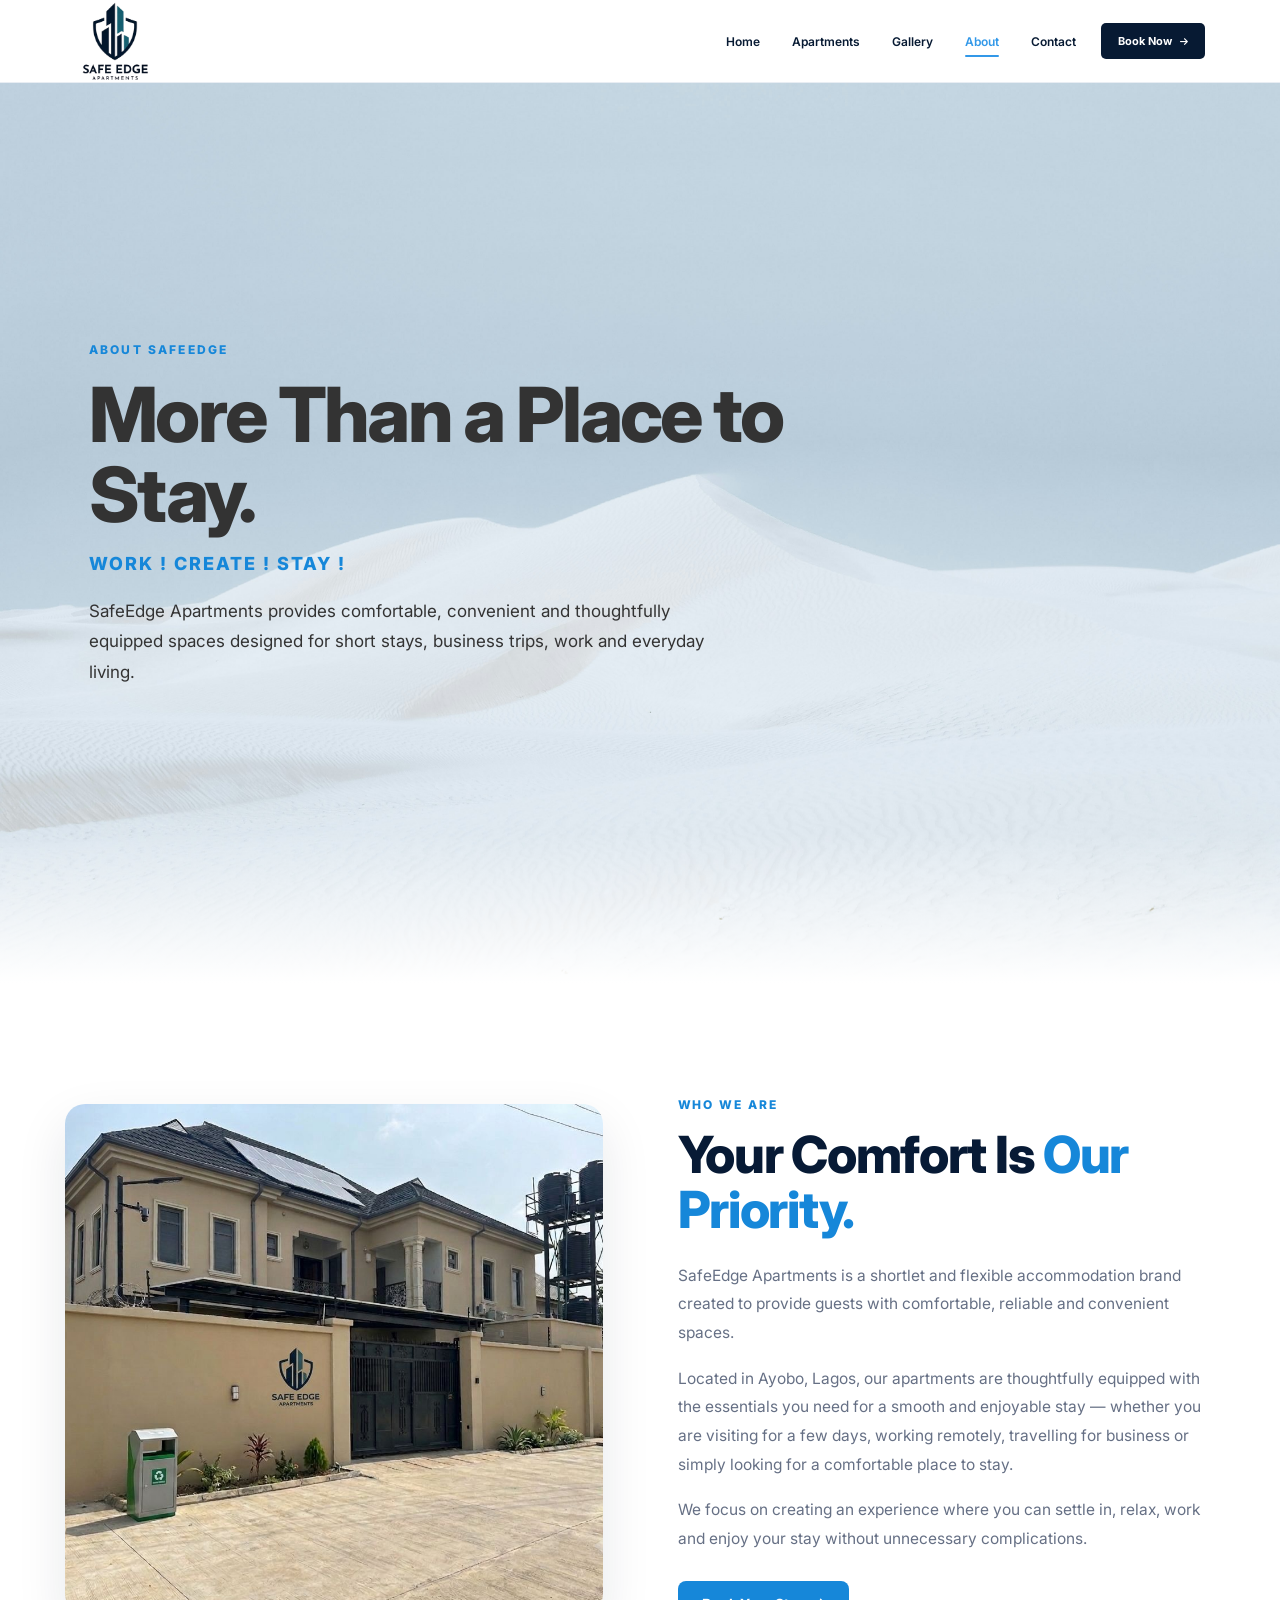
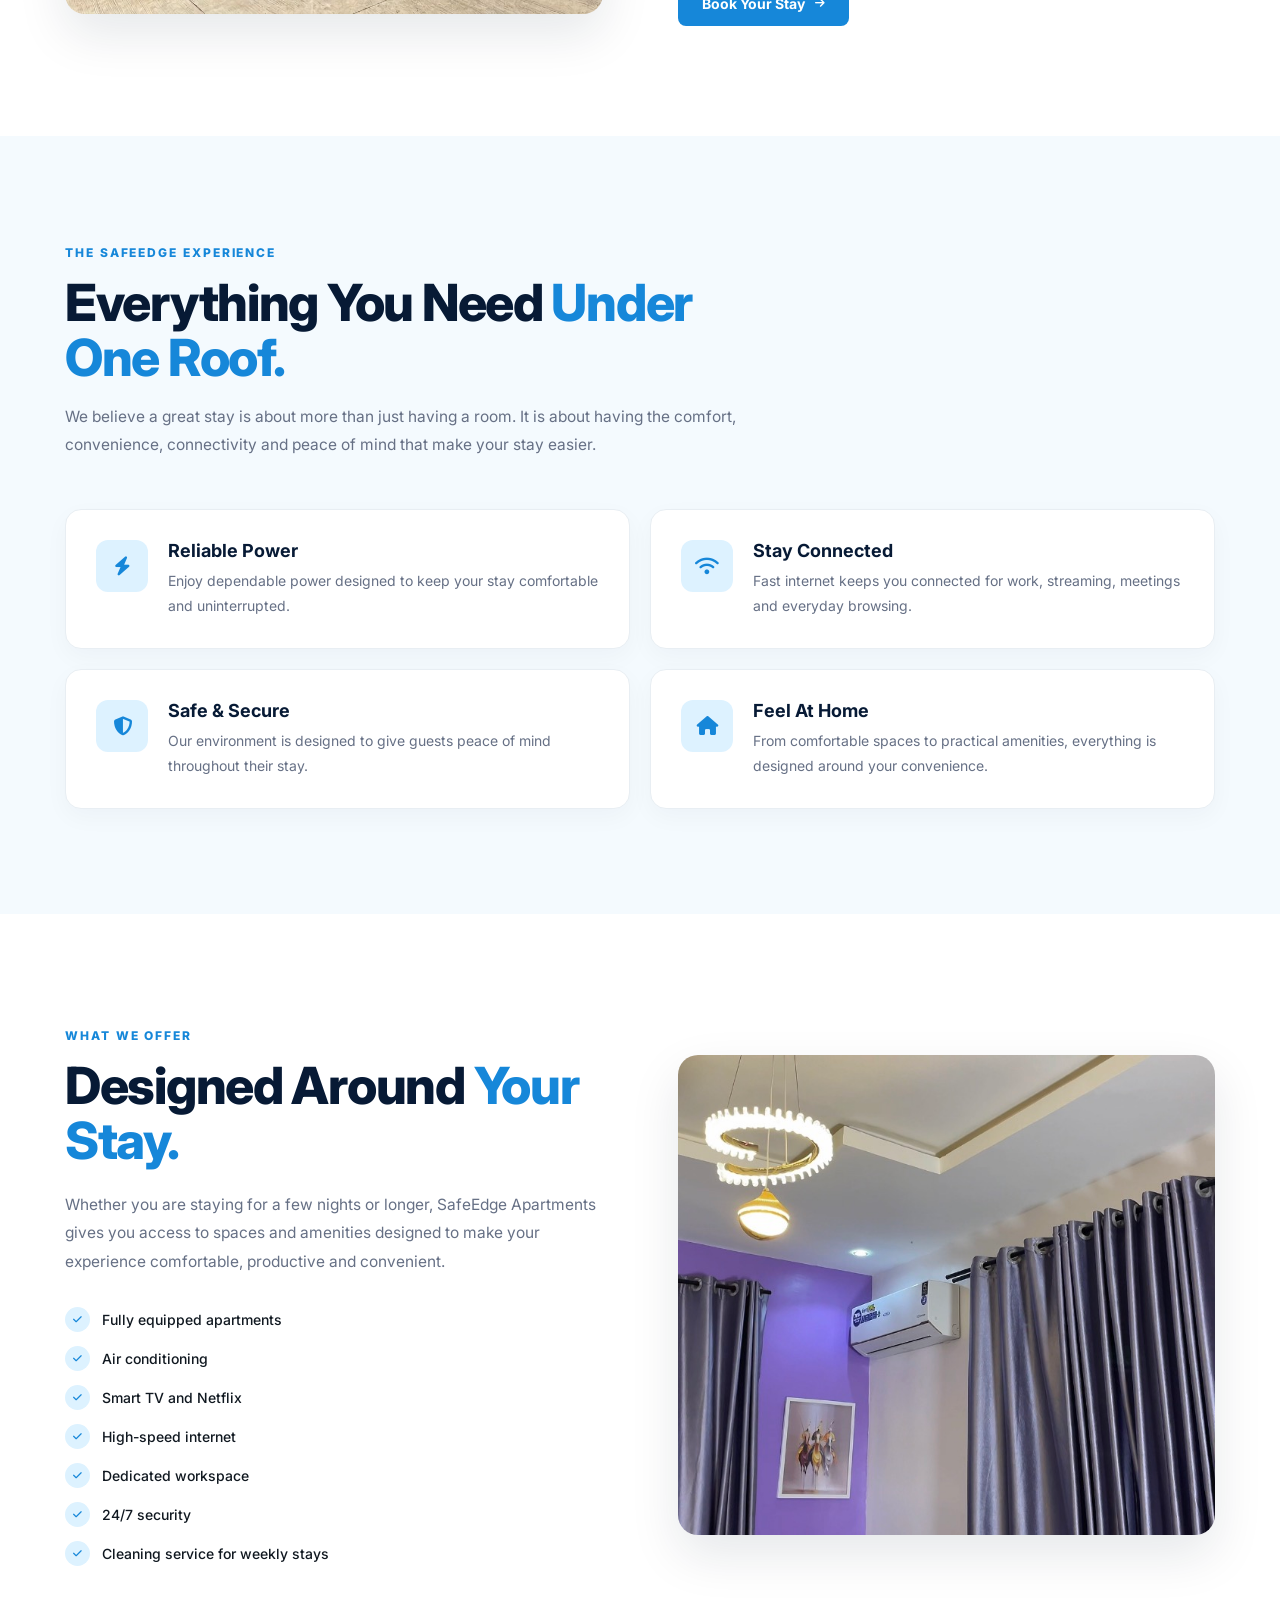
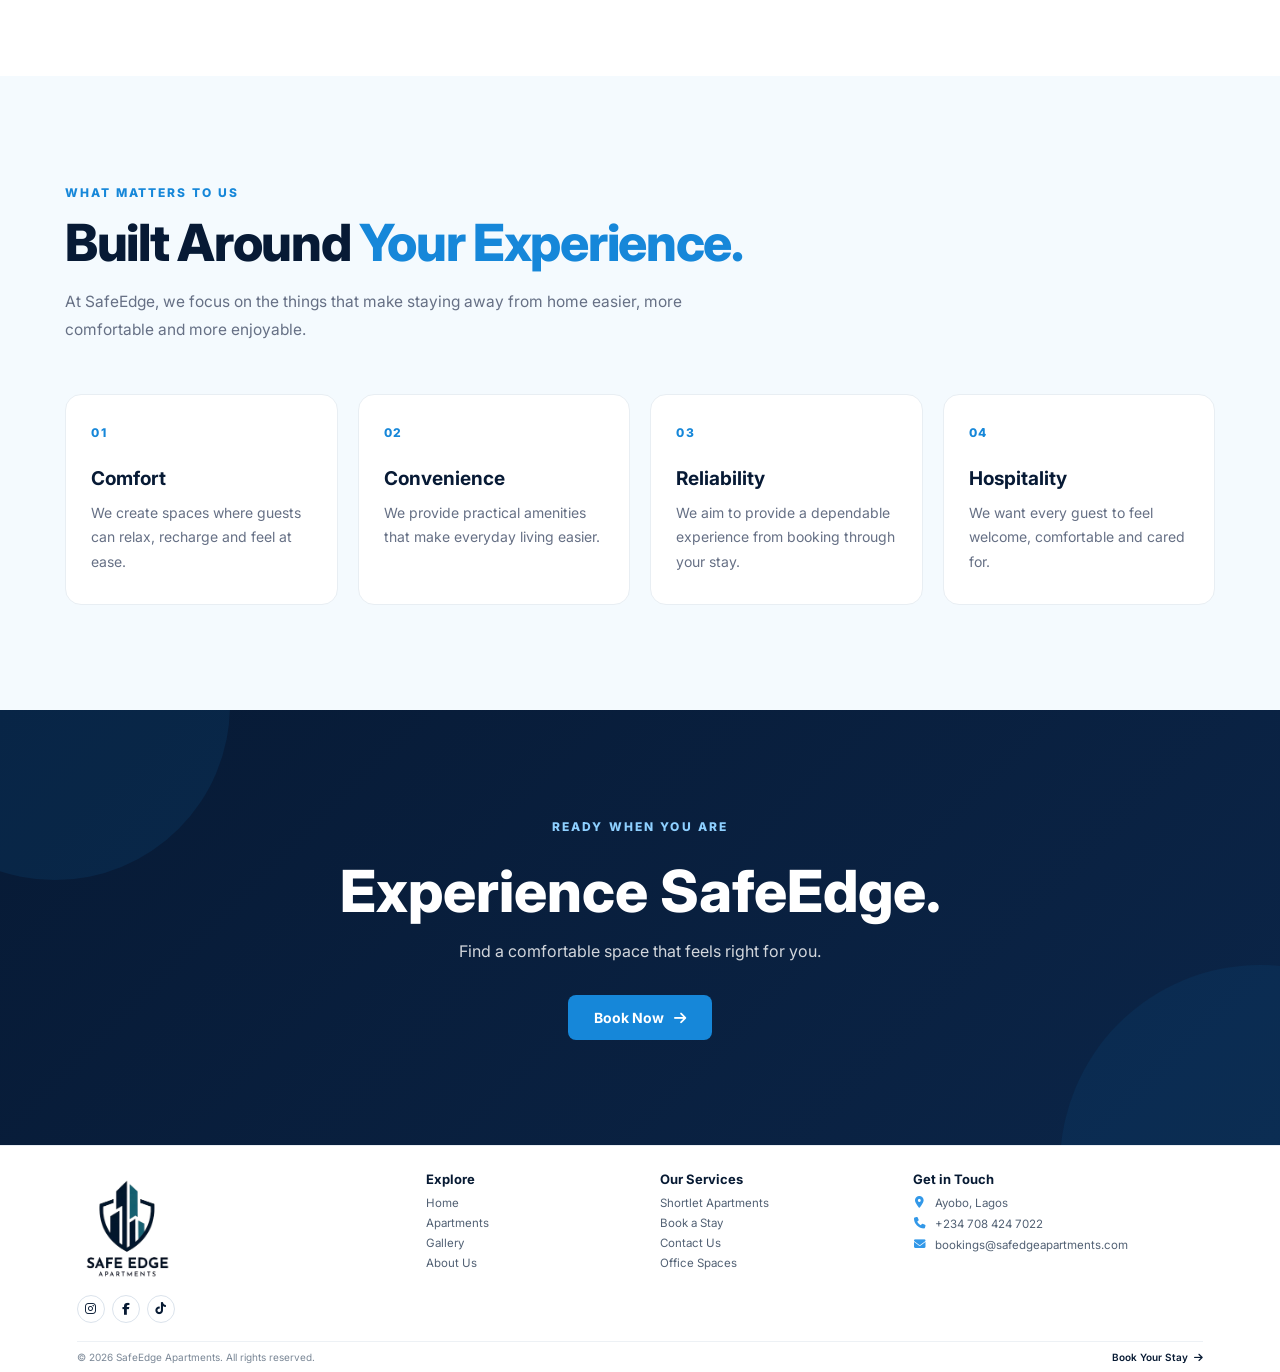
==== commit 43bd800e: "Update index.html" ====
--- a/About_Section/index.html
+++ b/About_Section/index.html
@@ -56,13 +56,13 @@
         <!-- Mobile Navigation -->
         <div class="mobile-nav" id="mobileNav">
 
-            <a href="index.html">Home</a>
-            <a href="Apartments_Section/index.html">Apartments</a>
-            <a href="gallery/gallery.html">Gallery</a>
-            <a href="about/about.html">About</a>
-            <a href="contact/contact.html">Contact</a>
-
-            <a href="Book_now_Section/index.html" class="mobile-book-btn">
+            <a href="../">Home</a>
+            <a href="/Apartments_Section/">Apartments</a>
+            <a href="/Gallery_Section/">Gallery</a>
+            <a href="/About_Section/" style = "color: #1687D9">About</a>
+            <a href="/Contact_Section/">Contact</a>
+
+            <a href="/Book_now_Section/" class="mobile-book-btn">
                 Book Your Stay
                 <i class="fa-solid fa-arrow-right"></i>
             </a>
--- a/About_Section/style.css
+++ b/About_Section/style.css
@@ -1449,3 +1449,893 @@
     }
 
 }
+
+
+
+
+
+
+
+
+
+
+
+
+
+
+
+
+
+
+
+
+
+
+
+
+
+
+
+
+
+
+
+
+
+
+
+
+
+
+
+/* =========================================================
+   SAFEEDGE APARTMENTS
+   ABOUT US PAGE
+   BODY CSS ONLY
+========================================================= */
+
+
+/* =========================================================
+   COLOUR SYSTEM
+========================================================= */
+
+:root {
+    --dark-blue: #071A35;
+    --dark-blue-2: #0B2548;
+    --blue: #1687D9;
+    --light-blue: #DDF2FF;
+    --very-light-blue: #F4FAFE;
+
+    --white: #ffffff;
+    --black: #101820;
+
+    --grey: #667085;
+    --light-grey: #E8EEF3;
+
+    --shadow: 0 20px 50px rgba(7, 26, 53, 0.10);
+}
+
+
+/* =========================================================
+   ABOUT HERO
+========================================================= */
+
+.about-hero {
+    position: relative;
+
+    min-height: 100vh;
+
+    display: flex;
+    align-items: center;
+
+    overflow: hidden;
+
+    background:
+        url("../Images/thomas-fatin-6oBUCu9FIOc-unsplash.jpg") center / cover no-repeat;
+}
+
+.about-hero-content {
+    position: relative;
+    z-index: 2;
+
+    width: min(1150px, 90%);
+
+    margin: 0 auto;
+
+    color: var(--white);
+}
+
+.about-eyebrow {
+    display: inline-block;
+
+    margin-bottom: 18px;
+
+    color: var(--blue);
+
+    font-size: 12px;
+    font-weight: 800;
+
+    letter-spacing: 0.18em;
+    text-transform: uppercase;
+}
+
+.about-hero h1 {
+    max-width: 800px;
+
+    margin-bottom: 22px;
+
+    color: var(--white);
+
+    font-size: clamp(44px, 6vw, 76px);
+    line-height: 1.05;
+
+    font-weight: 800;
+
+    letter-spacing: -0.035em;
+}
+
+.about-hero h1 span {
+    display: block;
+
+    color: #8ED0FF;
+}
+
+.about-hero p {
+    max-width: 630px;
+
+    color: rgba(255, 255, 255, 0.88);
+
+    font-size: 17px;
+    line-height: 1.8;
+}
+
+
+/* =========================================================
+   SECTION LABEL
+========================================================= */
+
+.section-label {
+    display: inline-block;
+
+    margin-bottom: 15px;
+
+    color: var(--blue);
+
+    font-size: 12px;
+    font-weight: 800;
+
+    letter-spacing: 0.16em;
+    text-transform: uppercase;
+}
+
+
+/* =========================================================
+   ABOUT INTRO
+========================================================= */
+
+.about-intro {
+    padding: 110px 5%;
+
+    background: var(--white);
+}
+
+.about-intro-container {
+    width: min(1150px, 100%);
+
+    margin: 0 auto;
+
+    display: grid;
+
+    grid-template-columns: 1fr 1fr;
+
+    gap: 75px;
+
+    align-items: center;
+}
+
+.about-intro-image {
+    position: relative;
+
+    overflow: hidden;
+
+    border-radius: 20px;
+
+    box-shadow: var(--shadow);
+}
+
+.about-intro-image img {
+    width: 100%;
+    height: 510px;
+
+    display: block;
+
+    object-fit: cover;
+
+    transition: transform 0.5s ease;
+}
+
+.about-intro-image:hover img {
+    transform: scale(1.03);
+}
+
+.about-intro-content {
+    max-width: 560px;
+}
+
+.about-intro-content h2 {
+    margin-bottom: 24px;
+
+    color: var(--dark-blue);
+
+    font-size: clamp(36px, 4vw, 54px);
+    line-height: 1.08;
+
+    font-weight: 800;
+
+    letter-spacing: -0.025em;
+}
+
+.about-intro-content h2 span {
+    color: var(--blue);
+}
+
+.about-intro-content p {
+    margin-bottom: 17px;
+
+    color: var(--grey);
+
+    font-size: 15.5px;
+    line-height: 1.85;
+}
+
+
+/* =========================================================
+   PRIMARY BUTTON
+========================================================= */
+
+.about-primary-btn {
+    display: inline-flex;
+
+    align-items: center;
+    justify-content: center;
+
+    gap: 10px;
+
+    margin-top: 10px;
+
+    padding: 14px 24px;
+
+    background: var(--blue);
+
+    color: var(--white);
+
+    border-radius: 8px;
+
+    font-size: 14px;
+    font-weight: 700;
+
+    transition:
+        background 0.25s ease,
+        transform 0.25s ease,
+        box-shadow 0.25s ease;
+}
+
+.about-primary-btn:hover {
+    background: var(--dark-blue-2);
+
+    transform: translateY(-3px);
+
+    box-shadow:
+        0 12px 28px rgba(22, 135, 217, 0.22);
+}
+
+.about-primary-btn i {
+    font-size: 11px;
+}
+
+
+/* =========================================================
+   EXPERIENCE SECTION
+========================================================= */
+
+.about-experience {
+    padding: 105px 5%;
+
+    background: var(--very-light-blue);
+}
+
+.experience-container {
+    width: min(1150px, 100%);
+
+    margin: 0 auto;
+}
+
+.experience-heading {
+    max-width: 700px;
+
+    margin-bottom: 50px;
+}
+
+.experience-heading h2 {
+    margin-bottom: 18px;
+
+    color: var(--dark-blue);
+
+    font-size: clamp(36px, 4vw, 52px);
+    line-height: 1.08;
+
+    font-weight: 800;
+
+    letter-spacing: -0.025em;
+}
+
+.experience-heading h2 span {
+    color: var(--blue);
+}
+
+.experience-heading p {
+    color: var(--grey);
+
+    font-size: 15.5px;
+    line-height: 1.8;
+}
+
+.experience-grid {
+    display: grid;
+
+    grid-template-columns: repeat(2, 1fr);
+
+    gap: 20px;
+}
+
+.experience-card {
+    display: flex;
+
+    gap: 20px;
+
+    padding: 30px;
+
+    background: var(--white);
+
+    border: 1px solid var(--light-grey);
+
+    border-radius: 16px;
+
+    box-shadow: 0 8px 25px rgba(7, 26, 53, 0.035);
+
+    transition:
+        transform 0.3s ease,
+        box-shadow 0.3s ease,
+        border-color 0.3s ease;
+}
+
+.experience-card:hover {
+    transform: translateY(-5px);
+
+    border-color: rgba(22, 135, 217, 0.25);
+
+    box-shadow: var(--shadow);
+}
+
+.experience-icon {
+    width: 52px;
+    height: 52px;
+
+    flex-shrink: 0;
+
+    display: flex;
+    align-items: center;
+    justify-content: center;
+
+    background: var(--light-blue);
+
+    color: var(--blue);
+
+    border-radius: 12px;
+
+    font-size: 19px;
+}
+
+.experience-card h3 {
+    margin-bottom: 8px;
+
+    color: var(--dark-blue);
+
+    font-size: 18px;
+    font-weight: 700;
+}
+
+.experience-card p {
+    color: var(--grey);
+
+    font-size: 14px;
+    line-height: 1.75;
+}
+
+
+/* =========================================================
+   WHAT WE OFFER
+========================================================= */
+
+.about-offer {
+    padding: 110px 5%;
+
+    background: var(--white);
+}
+
+.offer-container {
+    width: min(1150px, 100%);
+
+    margin: 0 auto;
+
+    display: grid;
+
+    grid-template-columns: 1fr 1fr;
+
+    gap: 75px;
+
+    align-items: center;
+}
+
+.offer-content h2 {
+    margin-bottom: 22px;
+
+    color: var(--dark-blue);
+
+    font-size: clamp(36px, 4vw, 52px);
+    line-height: 1.08;
+
+    font-weight: 800;
+
+    letter-spacing: -0.025em;
+}
+
+.offer-content h2 span {
+    color: var(--blue);
+}
+
+.offer-content > p {
+    max-width: 570px;
+
+    margin-bottom: 30px;
+
+    color: var(--grey);
+
+    font-size: 15.5px;
+    line-height: 1.85;
+}
+
+.offer-points {
+    display: grid;
+
+    gap: 14px;
+}
+
+.offer-point {
+    display: flex;
+
+    align-items: center;
+
+    gap: 12px;
+
+    color: var(--black);
+
+    font-size: 14px;
+    font-weight: 500;
+}
+
+.offer-point i {
+    width: 25px;
+    height: 25px;
+
+    flex-shrink: 0;
+
+    display: flex;
+    align-items: center;
+    justify-content: center;
+
+    background: var(--light-blue);
+
+    color: var(--blue);
+
+    border-radius: 50%;
+
+    font-size: 10px;
+}
+
+.offer-image {
+    overflow: hidden;
+
+    border-radius: 20px;
+
+    box-shadow: var(--shadow);
+}
+
+.offer-image img {
+    width: 100%;
+    height: 480px;
+
+    display: block;
+
+    object-fit: cover;
+
+    transition: transform 0.5s ease;
+}
+
+.offer-image:hover img {
+    transform: scale(1.03);
+}
+
+
+/* =========================================================
+   VALUES SECTION
+========================================================= */
+
+.about-values {
+    padding: 105px 5%;
+
+    background: var(--very-light-blue);
+}
+
+.values-container {
+    width: min(1150px, 100%);
+
+    margin: 0 auto;
+}
+
+.values-heading {
+    max-width: 700px;
+
+    margin-bottom: 50px;
+}
+
+.values-heading h2 {
+    margin-bottom: 18px;
+
+    color: var(--dark-blue);
+
+    font-size: clamp(36px, 4vw, 52px);
+    line-height: 1.08;
+
+    font-weight: 800;
+
+    letter-spacing: -0.025em;
+}
+
+.values-heading h2 span {
+    color: var(--blue);
+}
+
+.values-heading p {
+    color: var(--grey);
+
+    font-size: 15.5px;
+    line-height: 1.8;
+}
+
+.values-grid {
+    display: grid;
+
+    grid-template-columns: repeat(4, 1fr);
+
+    gap: 20px;
+}
+
+.value-item {
+    padding: 30px 25px;
+
+    background: var(--white);
+
+    border: 1px solid var(--light-grey);
+
+    border-radius: 16px;
+
+    transition:
+        transform 0.3s ease,
+        box-shadow 0.3s ease;
+}
+
+.value-item:hover {
+    transform: translateY(-5px);
+
+    box-shadow: var(--shadow);
+}
+
+.value-number {
+    display: block;
+
+    margin-bottom: 27px;
+
+    color: var(--blue);
+
+    font-size: 12px;
+    font-weight: 800;
+
+    letter-spacing: 0.14em;
+}
+
+.value-item h3 {
+    margin-bottom: 11px;
+
+    color: var(--dark-blue);
+
+    font-size: 19px;
+    font-weight: 700;
+}
+
+.value-item p {
+    color: var(--grey);
+
+    font-size: 14px;
+    line-height: 1.75;
+}
+
+
+/* =========================================================
+   CTA
+========================================================= */
+
+.about-cta {
+    position: relative;
+
+    padding: 105px 5%;
+
+    overflow: hidden;
+
+    background:
+        linear-gradient(
+            135deg,
+            var(--dark-blue),
+            var(--dark-blue-2)
+        );
+
+    color: var(--white);
+
+    text-align: center;
+}
+
+.about-cta::before {
+    content: "";
+
+    position: absolute;
+
+    width: 350px;
+    height: 350px;
+
+    top: -180px;
+    left: -120px;
+
+    border-radius: 50%;
+
+    background: rgba(22, 135, 217, 0.10);
+}
+
+.about-cta::after {
+    content: "";
+
+    position: absolute;
+
+    width: 400px;
+    height: 400px;
+
+    right: -180px;
+    bottom: -220px;
+
+    border-radius: 50%;
+
+    background: rgba(22, 135, 217, 0.08);
+}
+
+.about-cta > div {
+    position: relative;
+    z-index: 2;
+
+    max-width: 700px;
+
+    margin: 0 auto;
+}
+
+.about-cta span {
+    display: inline-block;
+
+    margin-bottom: 14px;
+
+    color: #8ED0FF;
+
+    font-size: 12px;
+    font-weight: 800;
+
+    letter-spacing: 0.18em;
+}
+
+.about-cta h2 {
+    margin-bottom: 15px;
+
+    color: var(--white);
+
+    font-size: clamp(38px, 5vw, 58px);
+    line-height: 1.08;
+
+    font-weight: 800;
+}
+
+.about-cta p {
+    margin-bottom: 30px;
+
+    color: rgba(255, 255, 255, 0.82);
+
+    font-size: 16px;
+    line-height: 1.7;
+}
+
+.about-cta a {
+    display: inline-flex;
+
+    align-items: center;
+    justify-content: center;
+
+    gap: 10px;
+
+    padding: 14px 26px;
+
+    background: var(--blue);
+
+    color: var(--white);
+
+    border-radius: 8px;
+
+    font-size: 14px;
+    font-weight: 700;
+
+    transition:
+        background 0.25s ease,
+        transform 0.25s ease,
+        box-shadow 0.25s ease;
+}
+
+.about-cta a:hover {
+    background: #0f75bd;
+
+    transform: translateY(-3px);
+
+    box-shadow:
+        0 12px 30px rgba(22, 135, 217, 0.25);
+}
+
+
+/* =========================================================
+   TABLET
+========================================================= */
+
+@media (max-width: 1000px) {
+
+    .about-intro-container,
+    .offer-container {
+        grid-template-columns: 1fr;
+
+        gap: 50px;
+    }
+
+    .about-intro-content {
+        max-width: 700px;
+    }
+
+    .values-grid {
+        grid-template-columns: repeat(2, 1fr);
+    }
+}
+
+
+/* =========================================================
+   MOBILE
+========================================================= */
+
+@media (max-width: 700px) {
+
+    .about-hero {
+        min-height: 500px;
+
+        background:
+            linear-gradient(
+                90deg,
+                rgba(7, 26, 53, 0.90),
+                rgba(11, 37, 72, 0.55)
+            ),
+            url("../Images/IMG_0081.png") center / cover no-repeat;
+    }
+
+    .about-hero-content {
+        width: 88%;
+    }
+
+    .about-hero h1 {
+        font-size: 42px;
+    }
+
+    .about-hero p {
+        font-size: 15px;
+    }
+
+    .about-intro,
+    .about-experience,
+    .about-offer,
+    .about-values {
+        padding: 75px 6%;
+    }
+
+    .about-intro-content h2,
+    .experience-heading h2,
+    .offer-content h2,
+    .values-heading h2 {
+        font-size: 34px;
+    }
+
+    .about-intro-image img {
+        height: 370px;
+    }
+
+    .offer-image img {
+        height: 370px;
+    }
+
+    .experience-grid {
+        grid-template-columns: 1fr;
+    }
+
+    .experience-card {
+        padding: 25px;
+    }
+
+    .values-grid {
+        grid-template-columns: 1fr;
+    }
+
+    .value-item {
+        padding: 27px 23px;
+    }
+
+    .about-cta {
+        padding: 80px 6%;
+    }
+
+    .about-cta h2 {
+        font-size: 40px;
+    }
+}
+
+
+/* =========================================================
+   SMALL PHONES
+========================================================= */
+
+@media (max-width: 400px) {
+
+    .about-hero {
+        min-height: 450px;
+    }
+
+    .about-hero h1 {
+        font-size: 36px;
+    }
+
+    .about-intro,
+    .about-experience,
+    .about-offer,
+    .about-values {
+        padding: 60px 5%;
+    }
+
+    .about-intro-image img,
+    .offer-image img {
+        height: 300px;
+    }
+
+    .experience-card {
+        flex-direction: column;
+    }
+
+    .about-cta h2 {
+        font-size: 35px;
+    }
+}
+
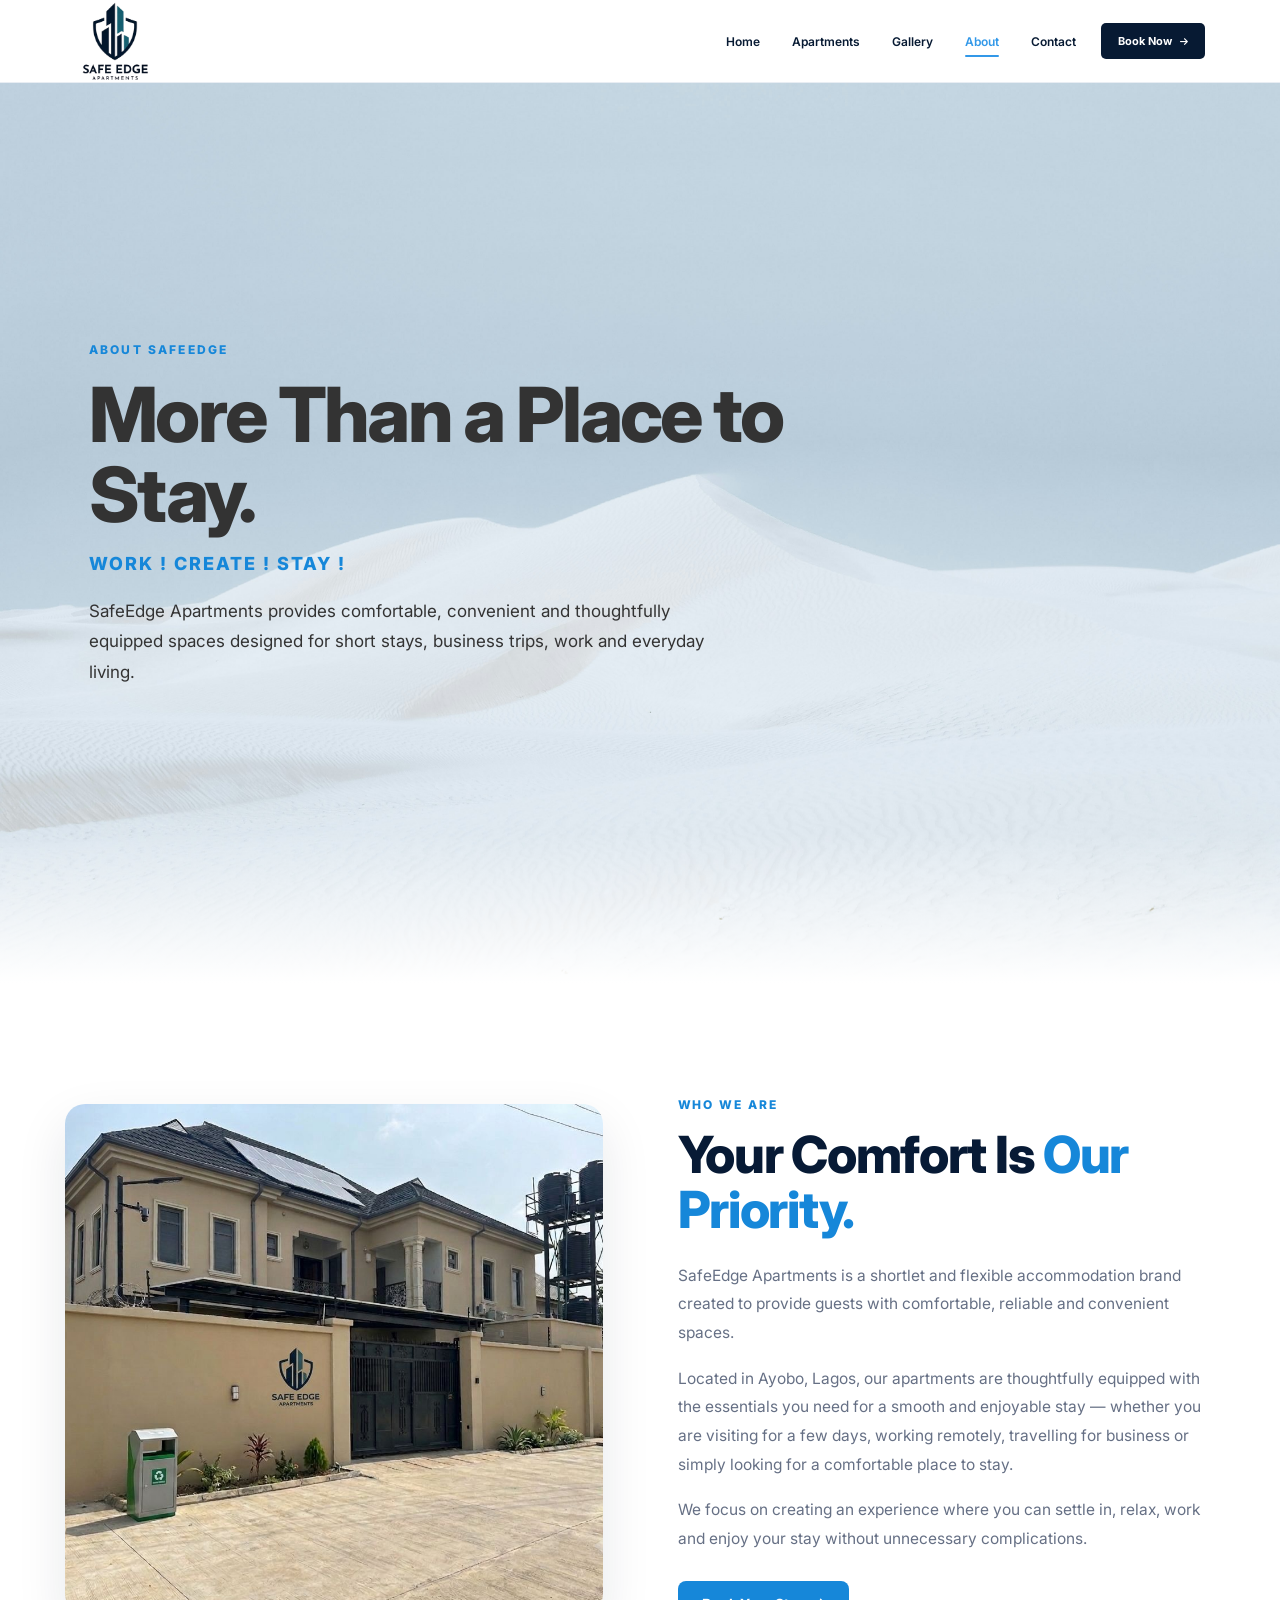
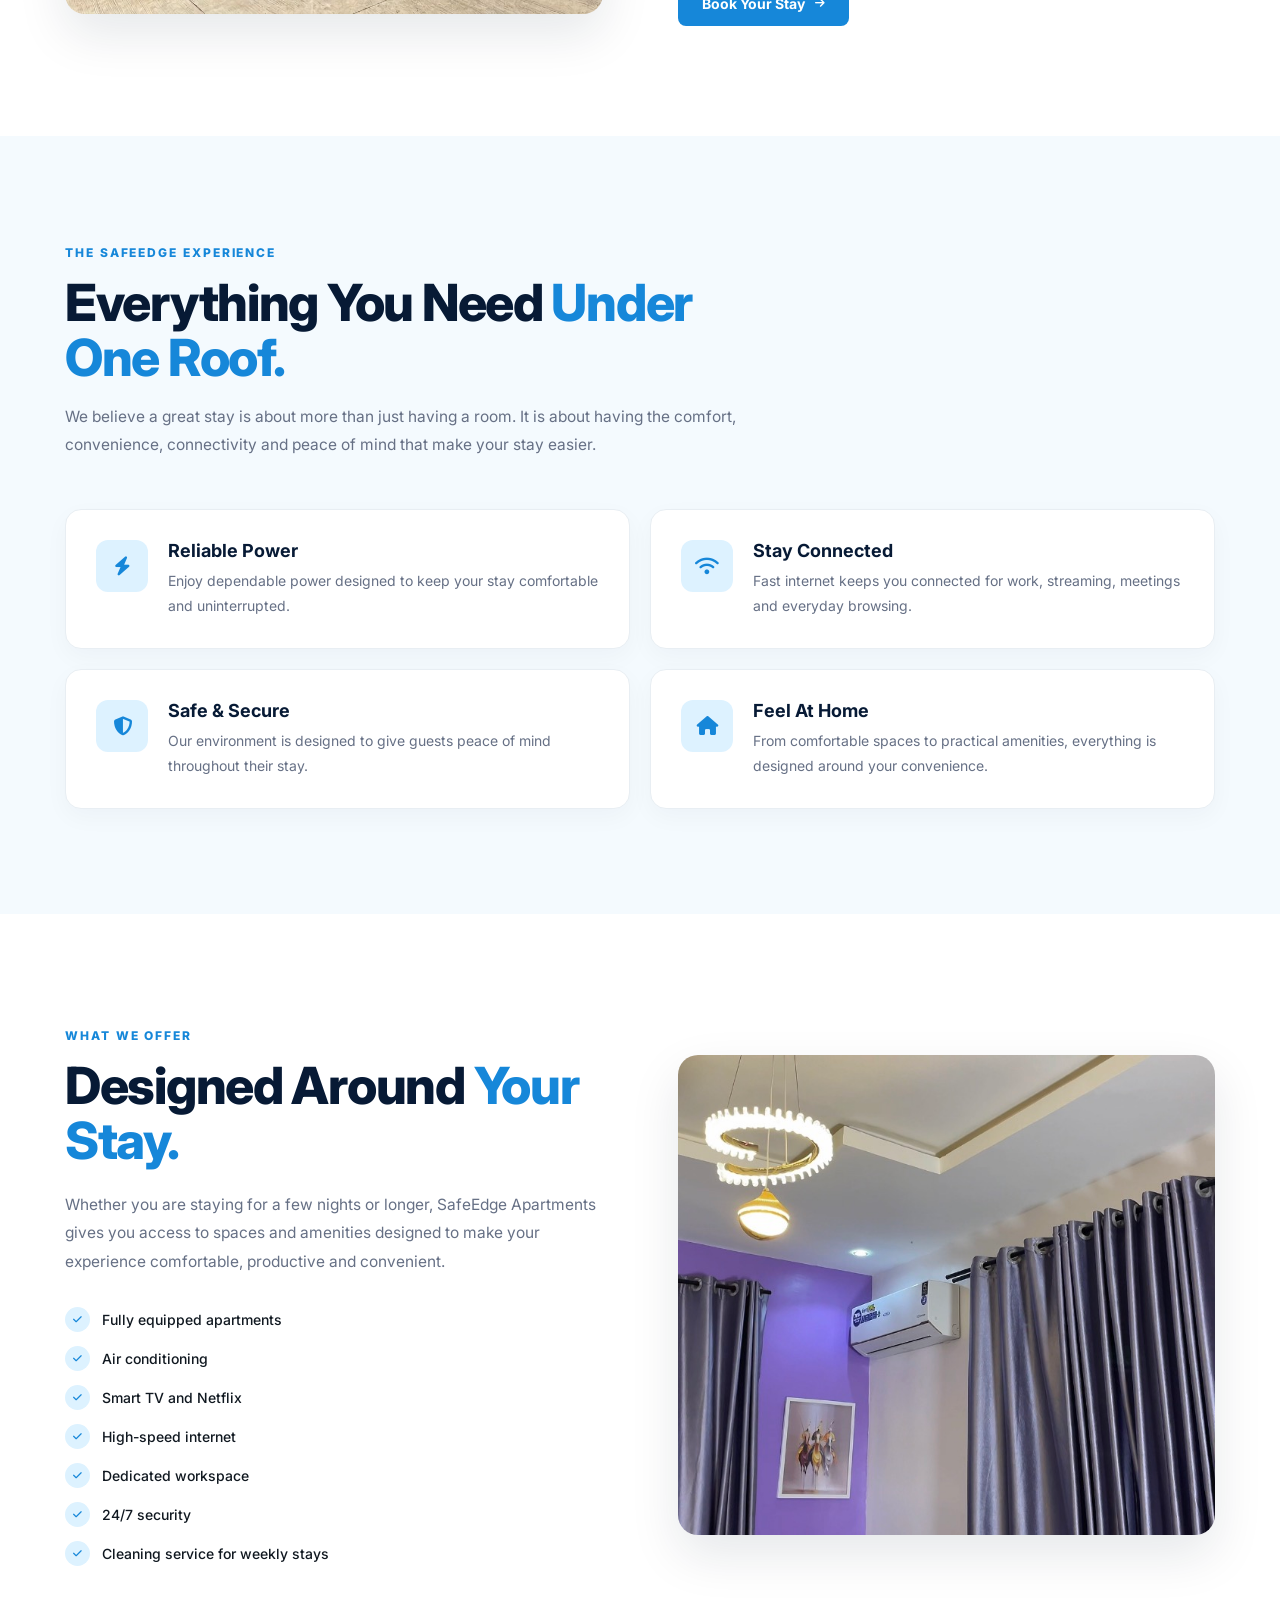
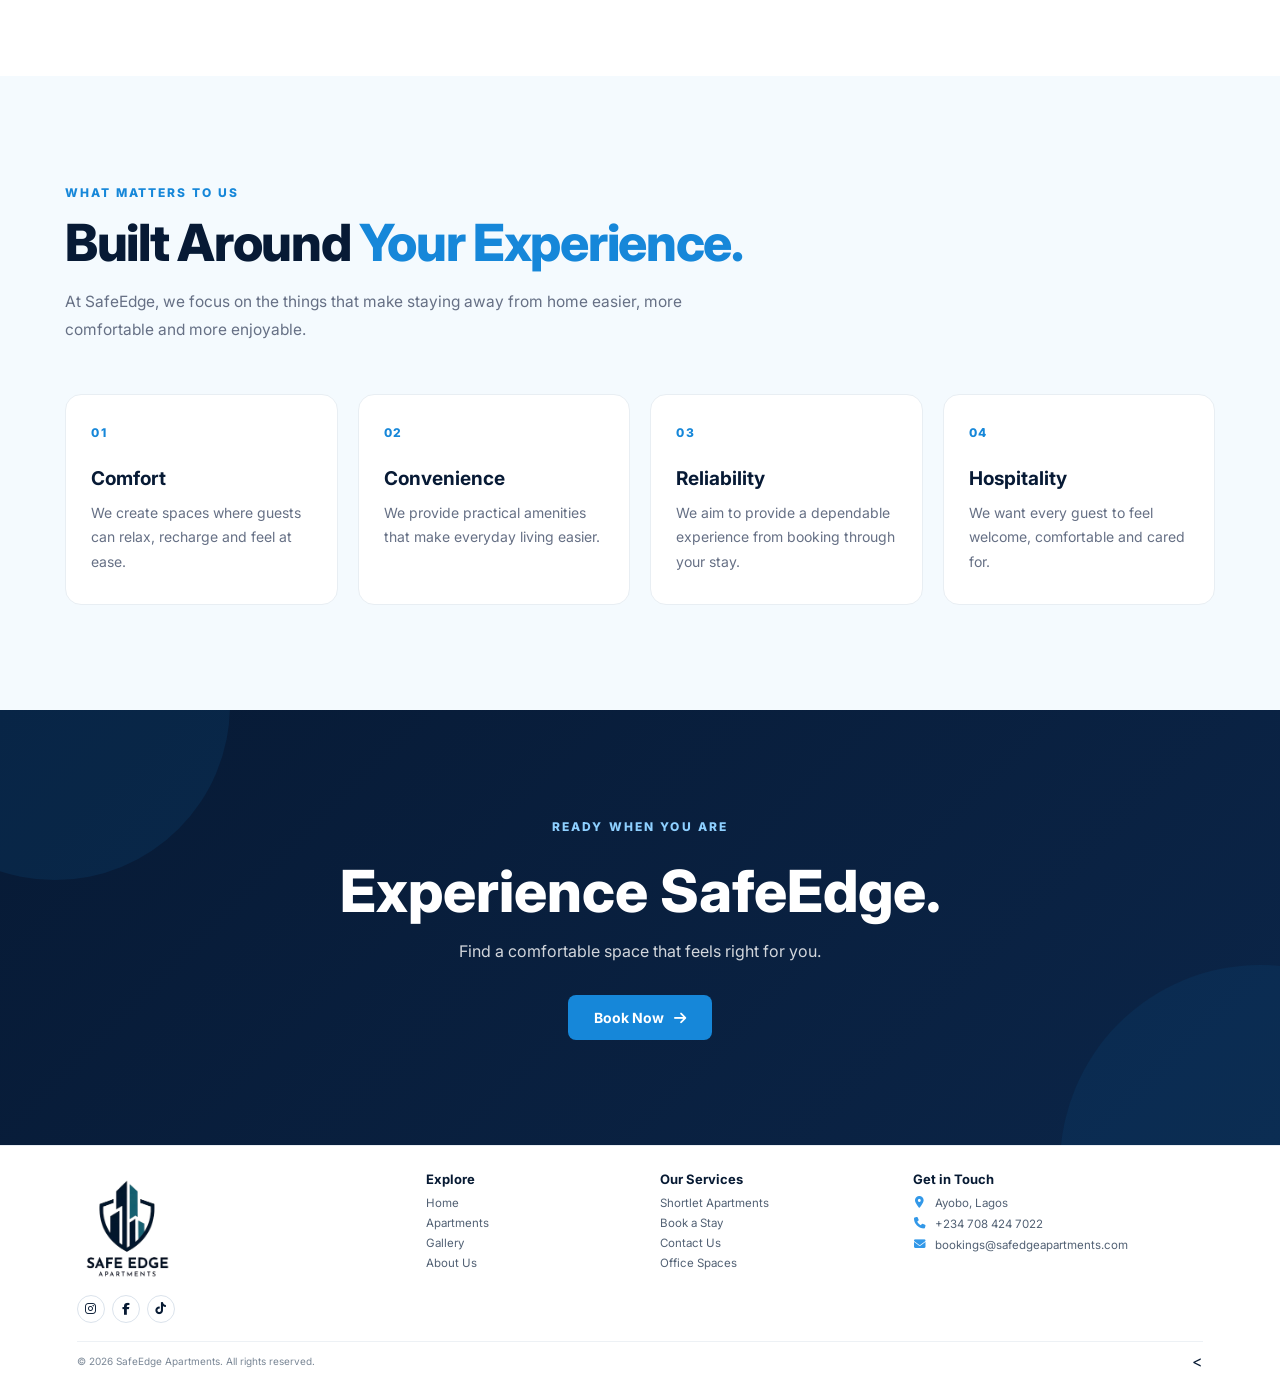
==== commit 03ce0ae9: "Update index.html" ====
--- a/About_Section/index.html
+++ b/About_Section/index.html
@@ -561,10 +561,7 @@
             © 2026 SafeEdge Apartments. All rights reserved.
         </p>
 
-        <a href="../Book_now_Section/indexhtml">
-            Book Your Stay
-            <i class="fa-solid fa-arrow-right"></i>
-        </a>
+        <
 
     </div>
 
--- a/About_Section/style.css
+++ b/About_Section/style.css
@@ -144,13 +144,6 @@
 }
 
 
-/* MOBILE NAV */
-
-.mobile-nav {
-    display: none;
-}
-
-
 /* HERO */
 
 .about-hero {
@@ -164,12 +157,8 @@
     overflow: hidden;
 
     background:
-        linear-gradient(
-            90deg,
-            rgba(7,26,53,.94),
-            rgba(7,26,53,.58)
-        ),
-        url("../Images/IMG_0081.png");
+
+        url("../Images/thomas-fatin-6oBUCu9FIOc-unsplash.jpg");
 
     background-size: cover;
     background-position: center;
@@ -1290,204 +1279,6 @@
 
 
 
-/* RESPONSIVE */
-
-@media (max-width: 900px) {
-
-    .desktop-nav,
-    .nav-book-btn {
-        display: none;
-    }
-
-    .menu-toggle {
-        display: grid;
-        place-items: center;
-    }
-
-    .mobile-nav {
-        display: flex;
-        flex-direction: column;
-
-        max-height: 0;
-        overflow: hidden;
-
-        background: var(--dark-blue);
-
-        transition: max-height .4s ease;
-    }
-
-    .mobile-nav.open {
-        max-height: 400px;
-    }
-
-    .mobile-nav a {
-        padding: 15px 24px;
-
-        color: white;
-
-        font-size: 12px;
-        font-weight: 600;
-
-        border-bottom: 1px solid rgba(255,255,255,.08);
-    }
-
-    .mobile-book-btn {
-        margin: 15px 24px;
-
-        text-align: center;
-
-        background: var(--light-blue);
-        color: var(--dark-blue) !important;
-
-        border-radius: 7px;
-    }
-
-    .about-container {
-        grid-template-columns: 1fr;
-        gap: 50px;
-    }
-
-    .about-content {
-        max-width: 650px;
-    }
-
-    .features-container {
-        grid-template-columns: 1fr 1fr;
-    }
-
-    .feature {
-        padding: 25px;
-        border-bottom: 1px solid var(--light-grey);
-    }
-
-    .feature:nth-child(2) {
-        border-right: none;
-    }
-
-    .feature:nth-child(3),
-    .feature:nth-child(4) {
-        border-bottom: none;
-    }
-
-    .footer-container {
-        grid-template-columns: 1fr 1fr;
-    }
-
-    .footer-brand {
-        grid-column: 1 / -1;
-    }
-
-}
-
-
-@media (max-width: 600px) {
-
-    .nav-container {
-        min-height: 68px;
-        padding: 0 18px;
-    }
-
-    .logo img {
-        width: 58px;
-    }
-
-    .about-hero {
-        min-height: 480px;
-    }
-
-    .about-hero-content {
-        padding: 50px 20px 90px;
-    }
-
-    .about-hero h1 {
-        font-size: 42px;
-    }
-
-    .about-main {
-        padding: 70px 18px;
-    }
-
-    .about-image {
-        height: 330px;
-    }
-
-    .about-content h2 {
-        font-size: 36px;
-    }
-
-    .about-features {
-        padding: 50px 18px;
-    }
-
-    .features-container {
-        grid-template-columns: 1fr;
-    }
-
-    .feature {
-        border-right: none !important;
-        border-bottom: 1px solid var(--light-grey) !important;
-    }
-
-    .feature:last-child {
-        border-bottom: none !important;
-    }
-
-    .footer-container {
-        grid-template-columns: 1fr;
-        gap: 35px;
-        padding: 45px 20px 30px;
-    }
-
-    .footer-brand {
-        grid-column: auto;
-    }
-
-    .footer-bottom {
-        flex-direction: column;
-        gap: 15px;
-        text-align: center;
-    }
-
-}
-
-
-
-
-
-
-
-
-
-
-
-
-
-
-
-
-
-
-
-
-
-
-
-
-
-
-
-
-
-
-
-
-
-
-
-
-
-
-
 /* =========================================================
    SAFEEDGE APARTMENTS
    ABOUT US PAGE
@@ -2236,12 +2027,8 @@
         min-height: 500px;
 
         background:
-            linear-gradient(
-                90deg,
-                rgba(7, 26, 53, 0.90),
-                rgba(11, 37, 72, 0.55)
-            ),
-            url("../Images/IMG_0081.png") center / cover no-repeat;
+
+            url("../Images/thomas-fatin-6oBUCu9FIOc-unsplash.jpg") center / cover no-repeat;
     }
 
     .about-hero-content {
@@ -2339,3 +2126,180 @@
     }
 }
 
+/* =========================================================
+   SAFEEDGE RESPONSIVE HAMBURGER MENU
+   ========================================================= */
+
+.menu-toggle {
+    display: none;
+
+    width: 42px;
+    height: 42px;
+
+    margin-left: auto;
+    padding: 0;
+
+    align-items: center;
+    justify-content: center;
+
+    background: #ffffff;
+    border: 1px solid #E8EEF3;
+    border-radius: 8px;
+
+    color: #071A35;
+    font-size: 20px;
+
+    cursor: pointer;
+    position: relative;
+    z-index: 1100;
+
+    transition:
+        background 0.25s ease,
+        border-color 0.25s ease,
+        color 0.25s ease,
+        transform 0.25s ease;
+}
+
+.menu-toggle:hover {
+    background: #DDF2FF;
+}
+
+.mobile-nav {
+    position: absolute;
+    top: 100%;
+    left: 0;
+    width: 100%;
+
+    display: flex;
+    flex-direction: column;
+
+    padding: 10px 5% 20px;
+
+    background: #ffffff;
+    border-top: 1px solid #E8EEF3;
+    border-bottom: 1px solid #E8EEF3;
+
+    box-shadow: 0 15px 35px rgba(7, 26, 53, 0.10);
+
+    opacity: 0;
+    visibility: hidden;
+    transform: translateY(-12px);
+    pointer-events: none;
+
+    transition:
+        opacity 0.25s ease,
+        visibility 0.25s ease,
+        transform 0.25s ease;
+
+    z-index: 999;
+}
+
+.mobile-nav.open {
+    opacity: 1;
+    visibility: visible;
+    transform: translateY(0);
+    pointer-events: auto;
+}
+
+.mobile-nav > a {
+    display: flex;
+    align-items: center;
+    width: 100%;
+    min-height: 48px;
+    padding: 14px 5px;
+
+    color: #071A35;
+    background: transparent;
+    border-bottom: 1px solid #E8EEF3;
+
+    font-size: 15px;
+    font-weight: 600;
+    text-decoration: none;
+
+    transition:
+        color 0.2s ease,
+        padding-left 0.2s ease,
+        background 0.2s ease;
+}
+
+.mobile-nav > a:hover {
+    color: #1687D9;
+    padding-left: 10px;
+    background: #F4FAFE;
+}
+
+.mobile-nav .mobile-book-btn {
+    display: flex;
+    align-items: center;
+    justify-content: center;
+    gap: 9px;
+
+    min-height: 46px;
+    margin-top: 15px;
+    padding: 12px 18px;
+
+    background: #1687D9;
+    color: #ffffff;
+
+    border: none;
+    border-radius: 7px;
+    text-align: center;
+
+    transition:
+        background 0.25s ease,
+        transform 0.25s ease;
+}
+
+.mobile-nav .mobile-book-btn:hover {
+    padding-left: 18px;
+    background: #071A35;
+    color: #ffffff;
+    transform: translateY(-1px);
+}
+
+@media screen and (max-width: 800px) {
+
+    .desktop-nav {
+        display: none !important;
+    }
+
+    .nav-book-btn {
+        display: none !important;
+    }
+
+    .menu-toggle {
+        display: flex !important;
+    }
+
+    .nav-container {
+        display: flex;
+        align-items: center;
+        justify-content: space-between;
+    }
+}
+
+@media screen and (max-width: 480px) {
+
+    .menu-toggle {
+        width: 39px;
+        height: 39px;
+        font-size: 18px;
+    }
+
+    .mobile-nav {
+        padding-left: 5%;
+        padding-right: 5%;
+    }
+
+    .mobile-nav > a {
+        min-height: 46px;
+        padding: 13px 5px;
+        font-size: 14px;
+    }
+
+    .mobile-nav .mobile-book-btn {
+        min-height: 45px;
+        font-size: 14px;
+    }
+}
+
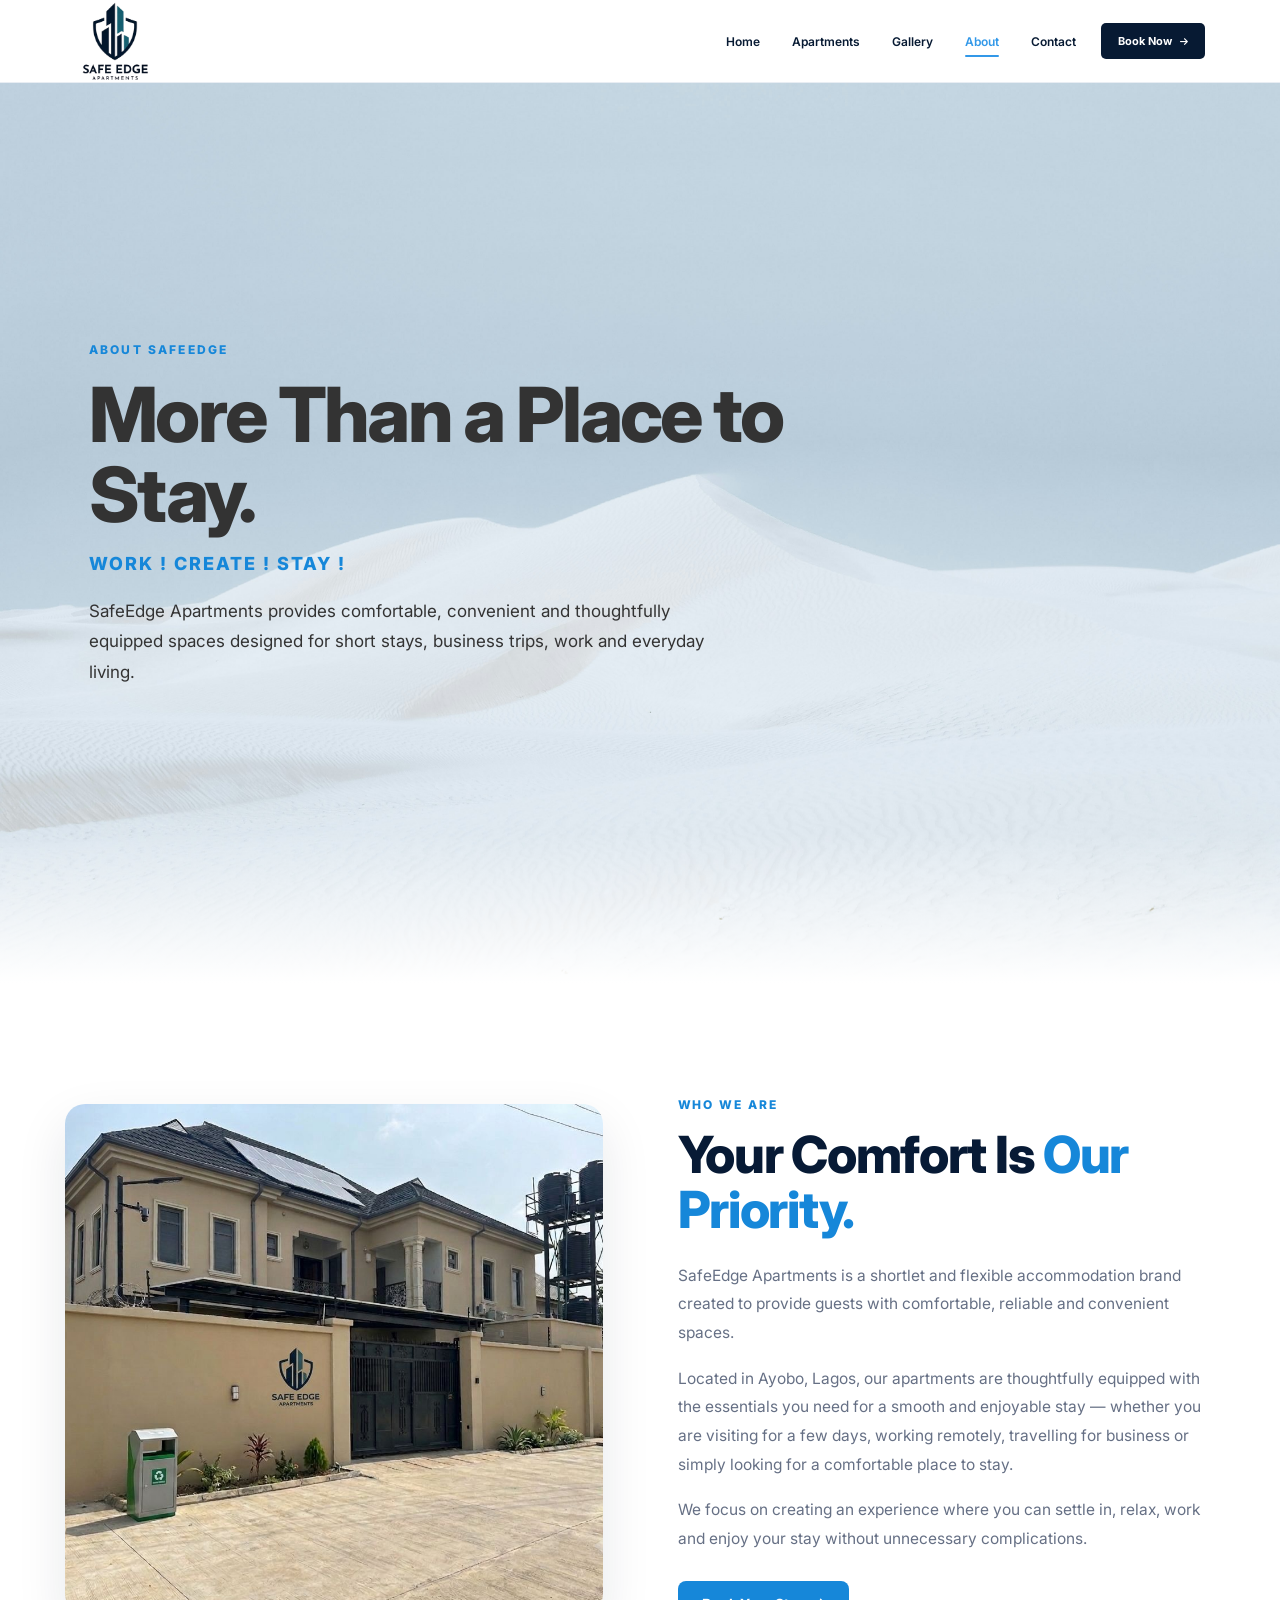
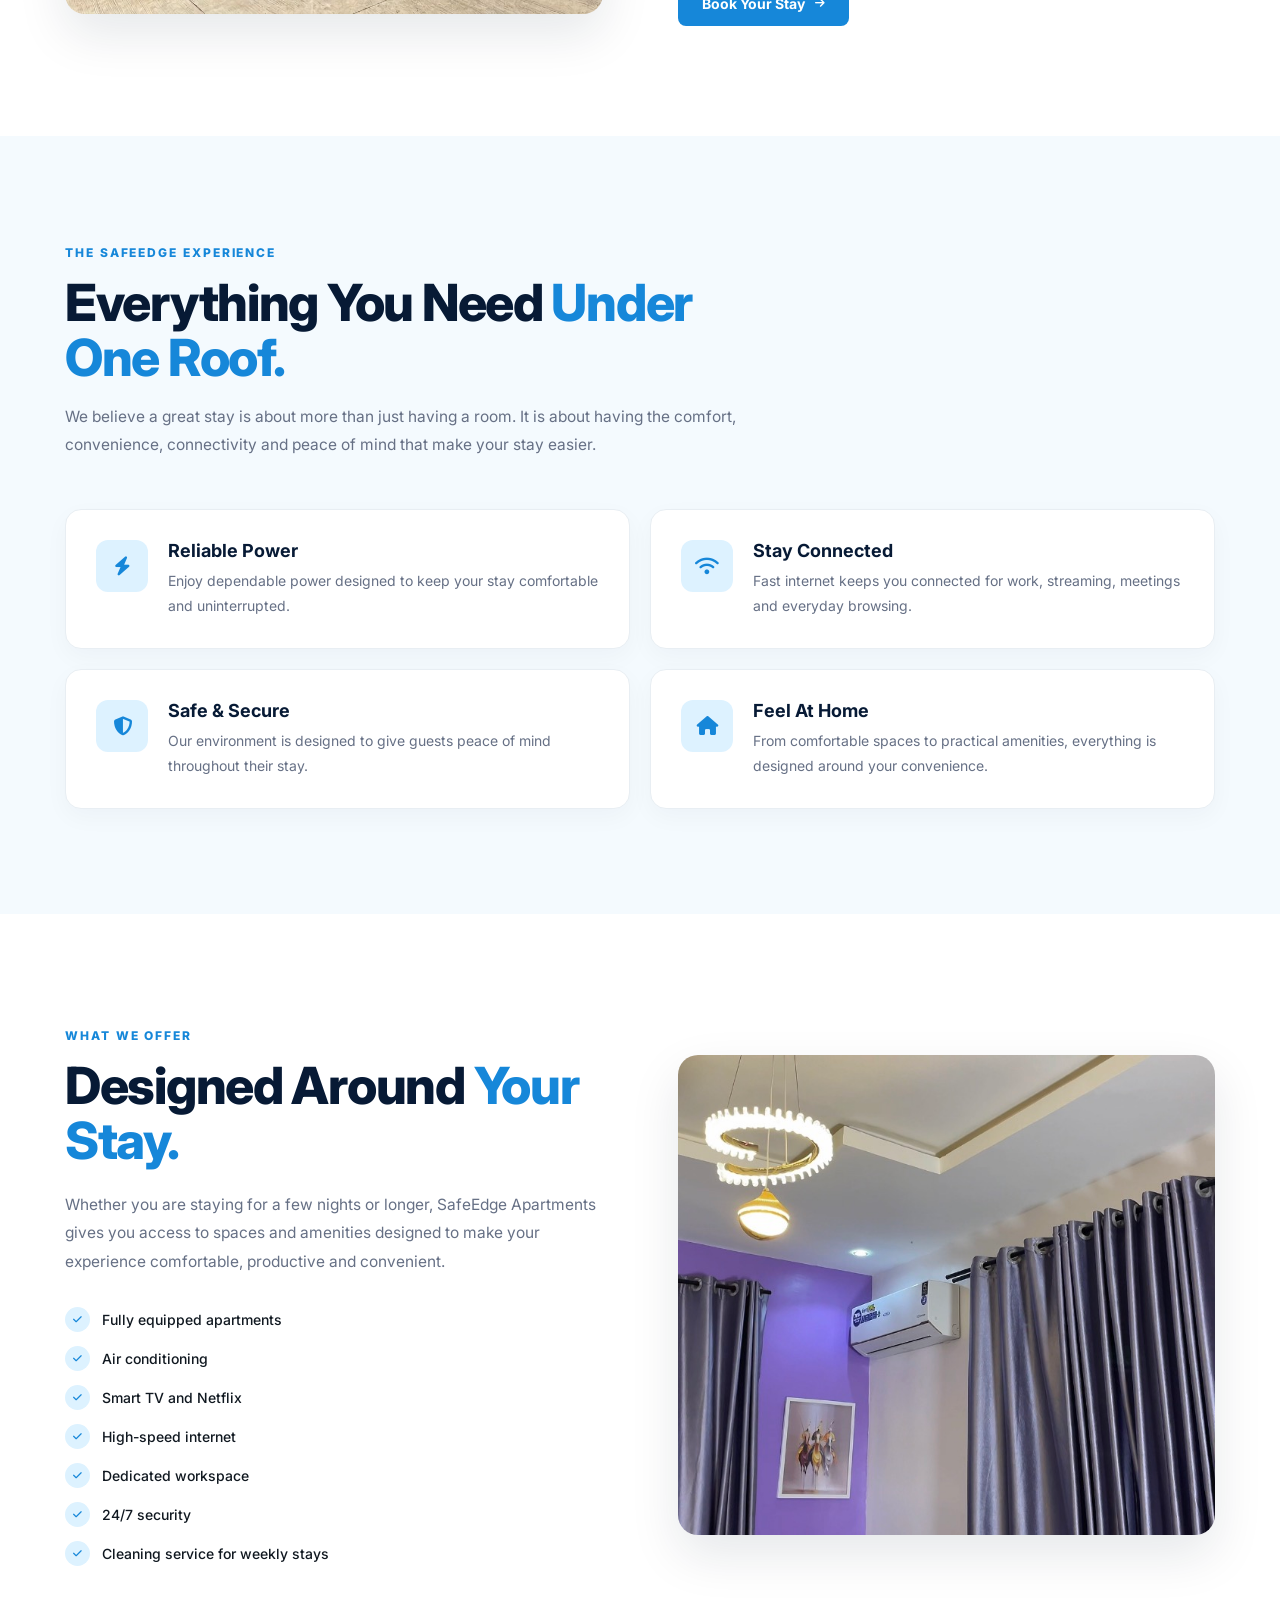
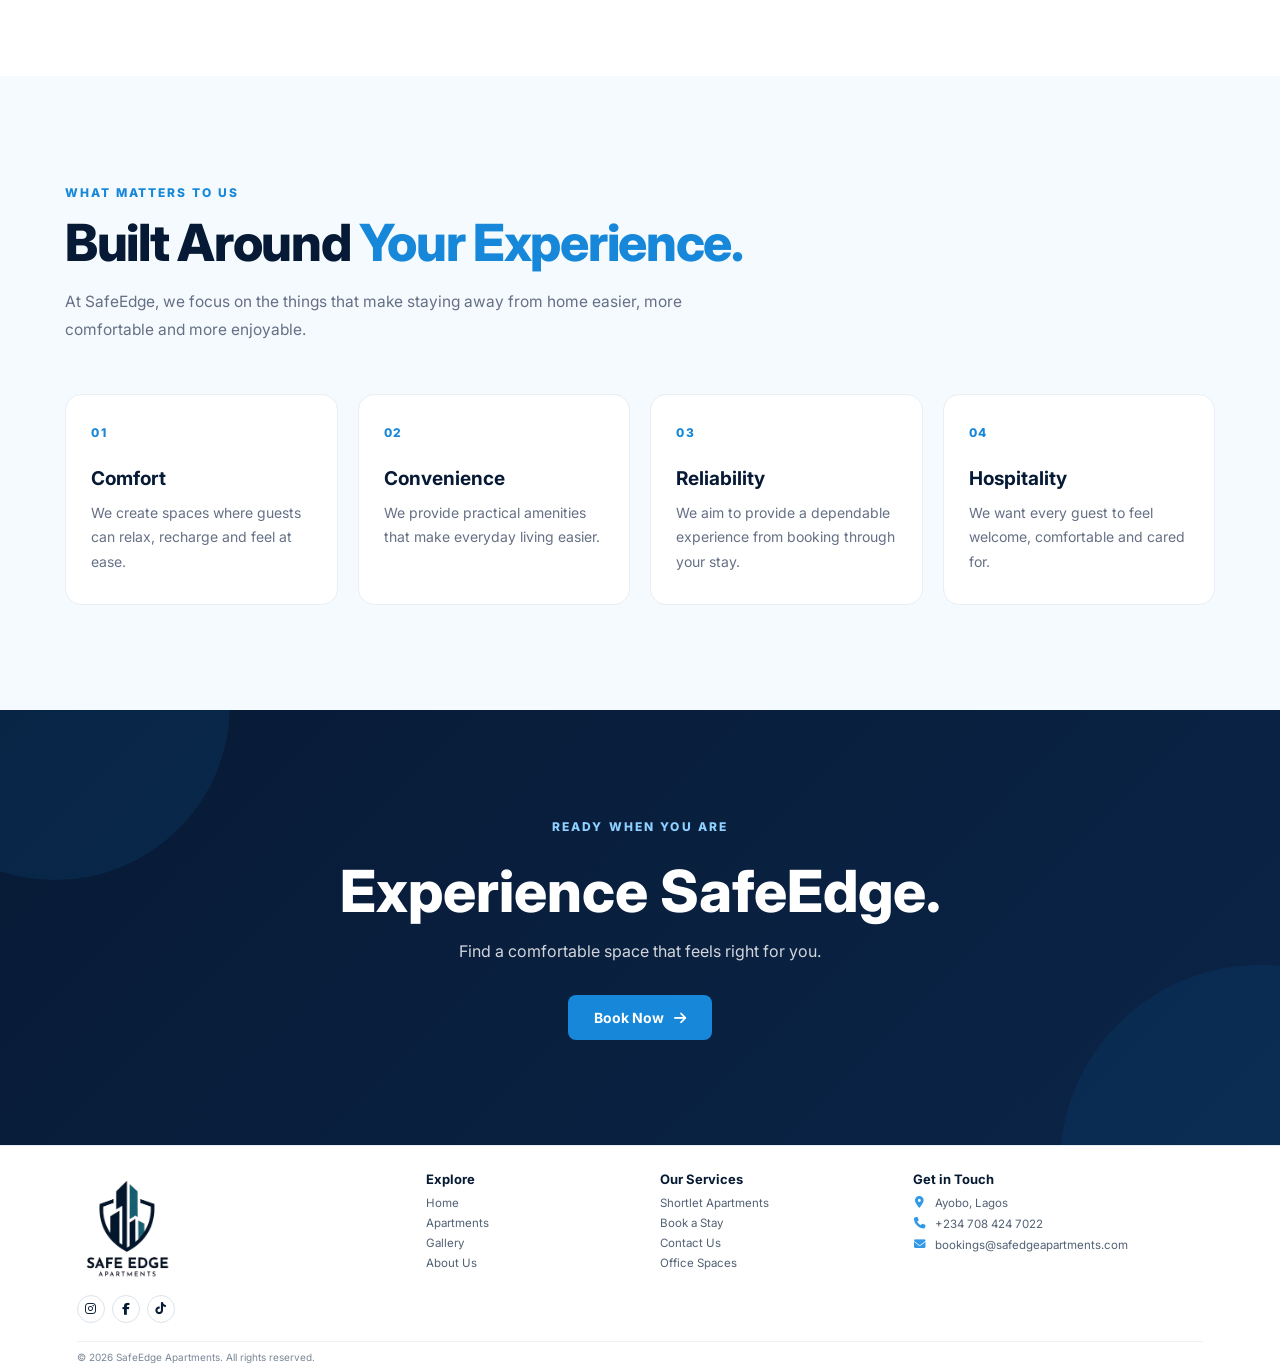
==== commit d693b815: "Update index.html" ====
--- a/About_Section/index.html
+++ b/About_Section/index.html
@@ -561,7 +561,7 @@
             © 2026 SafeEdge Apartments. All rights reserved.
         </p>
 
-        <
+        
 
     </div>
 
